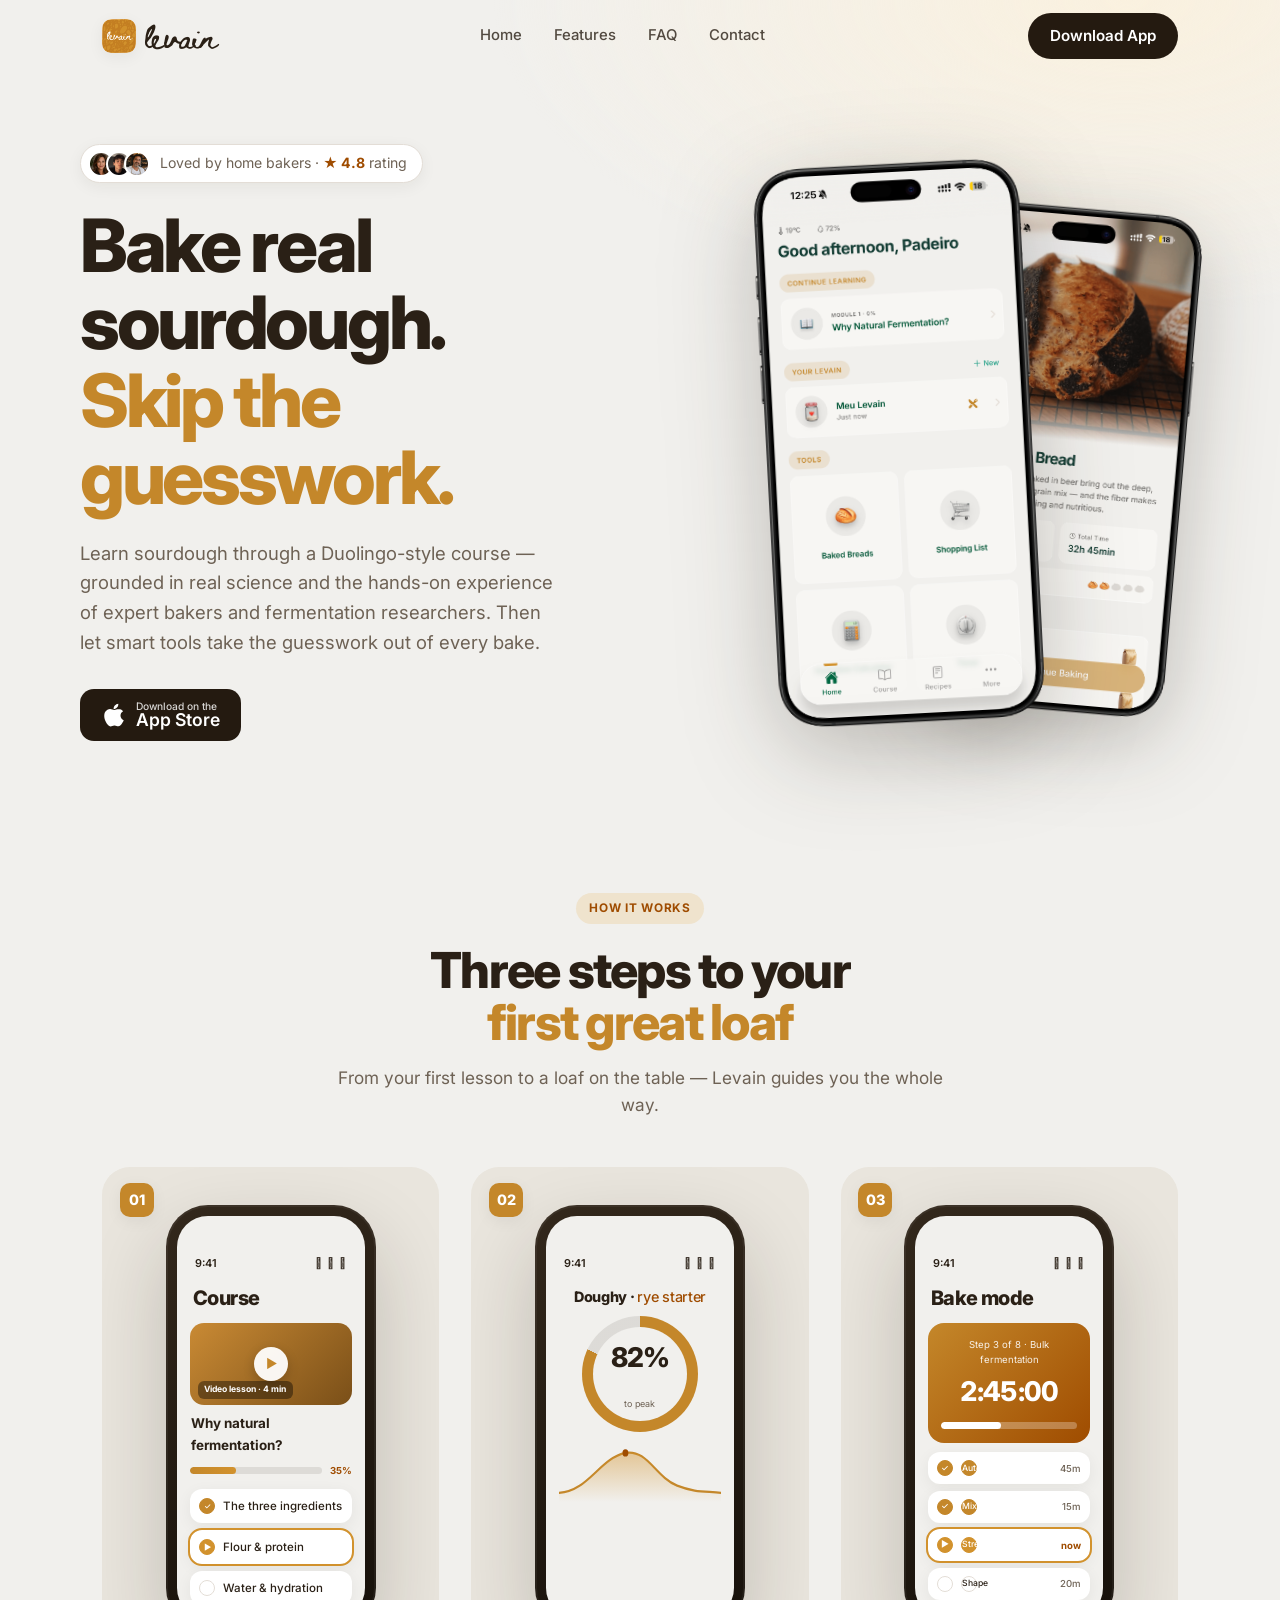
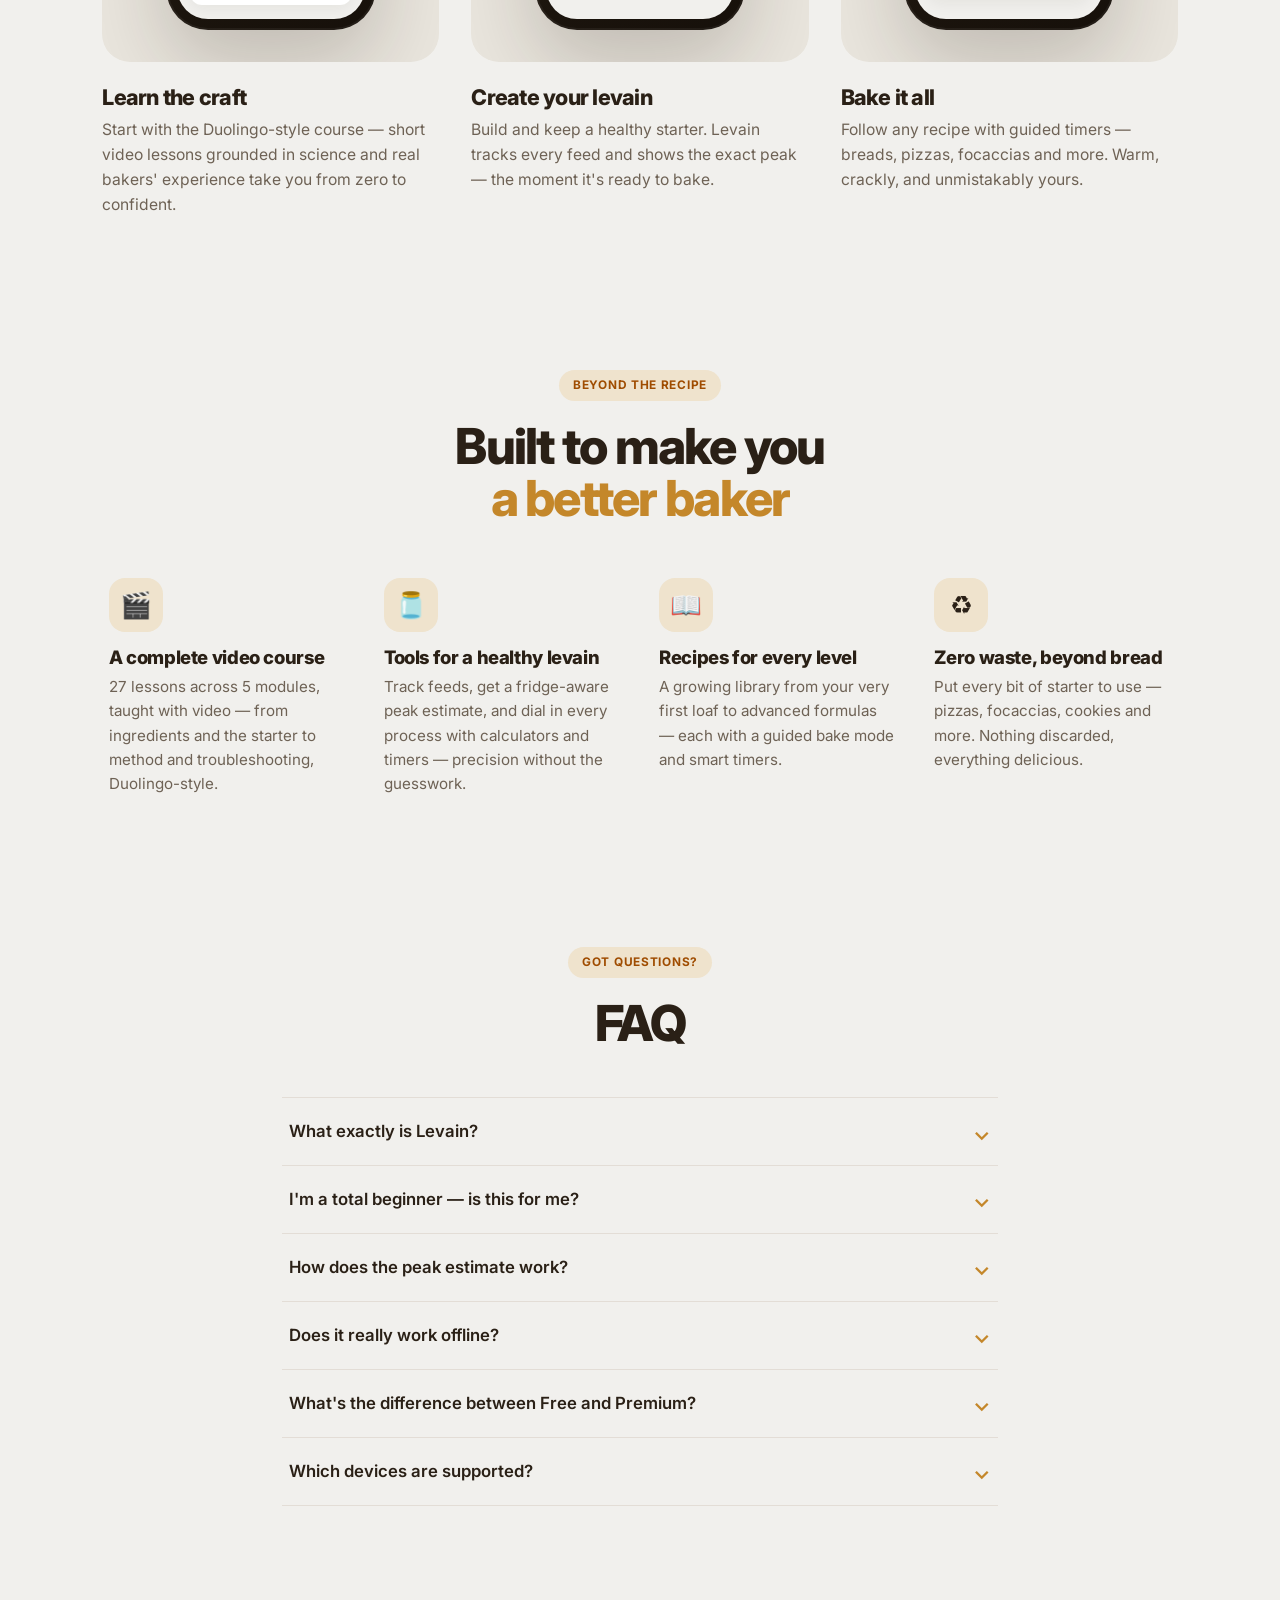
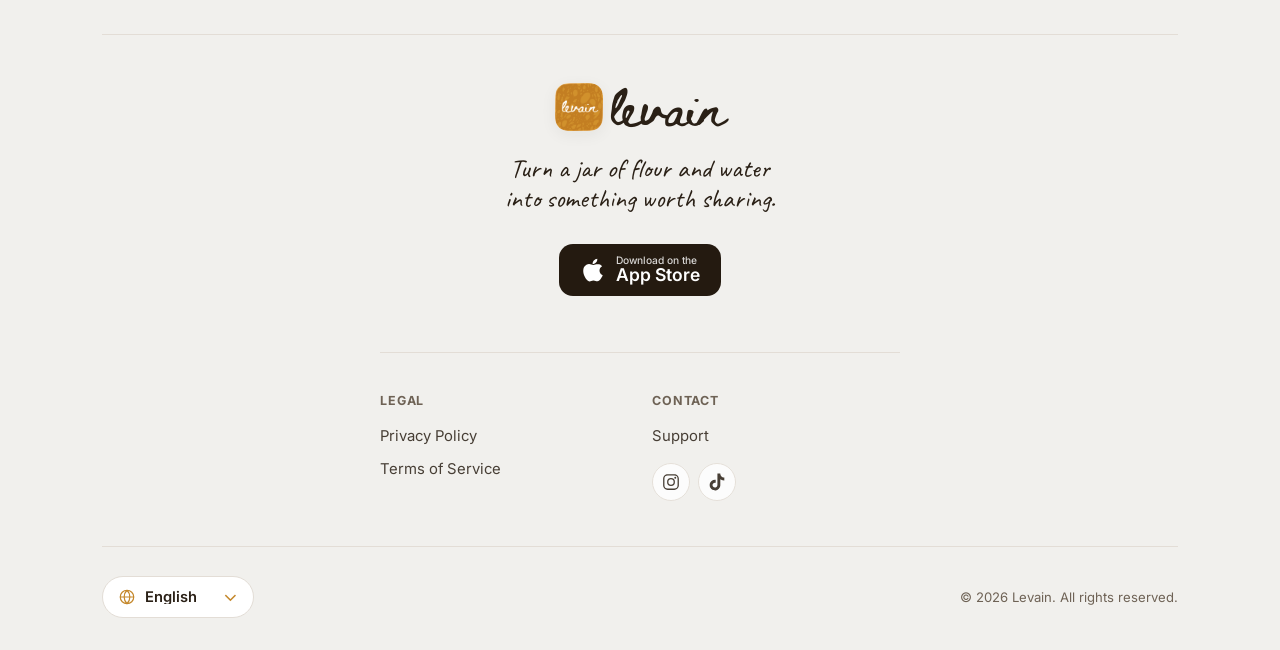
==== index.html @ c47e5a35 "feat(contact): modal contact form (name, email, message) via Web3Forms Posts to Web3Forms so the des" ====
<!DOCTYPE html>
<html lang="en">
<head>
  <meta charset="UTF-8" />
  <meta name="viewport" content="width=device-width, initial-scale=1.0" />
  <title>Levain — Bake Real Sourdough, Skip the Guesswork</title>
  <meta name="description" content="Learn sourdough with a Duolingo-style course grounded in real science and the experience of expert bakers, plus smart tools that take the guesswork out of every bake." />
  <meta name="theme-color" content="#F1F0ED" />

  <meta property="og:title" content="Levain — Bake Real Sourdough, Skip the Guesswork" />
  <meta property="og:description" content="A Duolingo-style sourdough course built on real science and the experience of expert bakers and fermentation researchers — plus smart tools for every bake." />
  <meta property="og:type" content="website" />
  <meta property="og:url" content="https://levain-app.com" />
  <meta property="og:image" content="https://levain-app.com/assets/icon.png" />

  <link rel="icon" href="assets/icon.png" />
  <link rel="apple-touch-icon" href="assets/icon.png" />

  <link rel="preconnect" href="https://fonts.googleapis.com" />
  <link rel="preconnect" href="https://fonts.gstatic.com" crossorigin />
  <link href="https://fonts.googleapis.com/css2?family=Beth+Ellen&family=Caveat:wght@500;600;700&family=Inter:wght@400;500;600;700;800;900&display=swap" rel="stylesheet" />

  <link rel="stylesheet" href="styles.css" />
</head>
<body>

  <!-- ░░ NAVBAR ░░ -->
  <header class="nav" id="nav">
    <div class="nav__inner">
      <a class="brand" href="#top" aria-label="Levain home">
        <img class="brand__mark" src="assets/icon.png" alt="" />
        <span class="brand__word">Levain</span>
      </a>
      <nav class="nav__links" aria-label="Primary">
        <a href="#top" data-i18n="nav.home">Home</a>
        <a href="#features" data-i18n="nav.features">Features</a>
        <a href="#faq" data-i18n="nav.faq">FAQ</a>
        <a href="#" data-contact data-i18n="nav.contact">Contact</a>
      </nav>
      <a class="btn btn--dark" href="#download" data-i18n="nav.download">Download App</a>
    </div>
  </header>

  <main id="top">

    <!-- ░░ HERO ░░ -->
    <section class="hero">
      <div class="hero__inner">
        <div class="hero__copy">
          <div class="rating reveal">
            <div class="rating__avatars"><span></span><span></span><span></span></div>
            <span class="rating__text" data-i18n="hero.rating">Loved by home bakers · <b>★ 4.8</b> rating</span>
          </div>
          <h1 class="reveal" data-delay="1" data-i18n="hero.h1">
            Bake real sourdough.<br /><span class="hl">Skip the guesswork.</span>
          </h1>
          <p class="hero__sub reveal" data-delay="2" data-i18n="hero.sub">
            Learn sourdough through a Duolingo-style course — grounded in real science and the
            hands-on experience of expert bakers and fermentation researchers. Then let smart
            tools take the guesswork out of every bake.
          </p>
          <div class="hero__actions reveal" data-delay="3">
            <a class="badge-store" href="#download" aria-label="Download on the App Store">
              <svg class="store-apple" viewBox="0 0 512 512" width="26" height="26" fill="currentColor" aria-hidden="true"><path d="M349.13 136.86c-40.32 0-57.36 19.24-85.44 19.24-28.79 0-50.75-19.1-85.69-19.1-34.2 0-70.67 20.88-93.83 56.45-32.52 50.16-27 144.63 25.67 225.11 18.84 28.81 44 61.12 77 61.47h.6c28.68 0 37.2-18.78 76.67-19h.6c38.88 0 46.68 18.89 75.24 18.89h.6c33-.35 59.51-36.15 78.35-64.85 13.56-20.64 18.6-31 29-54.35-76.19-28.92-88.43-136.93-13.08-178.34-23-28.8-55.32-45.45-85.79-45.45z"/><path d="M340.25 32c-24 1.63-52 16.91-68.4 36.86-14.88 18.08-27.12 44.9-22.32 70.91h1.92c25.56 0 51.72-15.39 67-35.11 14.72-18.77 25.88-45.37 21.8-72.66z"/></svg>
              <span><small data-i18n="store.small">Download on the</small><b>App Store</b></span>
            </a>
          </div>
        </div>

        <div class="hero__devices reveal" data-delay="2">
          <img class="shot shot--back" data-shot="02" src="assets/screenshots/en/02-light.png" alt="Levain app screen" width="480" height="988" />
          <img class="shot shot--front" data-shot="01" src="assets/screenshots/en/01-light.png" alt="Levain app screen" width="480" height="988" />
        </div>
      </div>
    </section>

    <!-- ░░ HOW IT WORKS ░░ -->
    <section class="how" id="how">
      <div class="section-head reveal">
        <span class="pill-label" data-i18n="how.label">How it works</span>
        <h2 data-i18n="how.h2">Three steps to your<br /><span class="hl">first great loaf</span></h2>
        <p class="section-sub" data-i18n="how.sub">From your first lesson to a loaf on the table — Levain guides you the whole way.</p>
      </div>

      <div class="steps">
        <!-- 01 · Learn -->
        <div class="step reveal">
          <div class="step__card">
            <span class="step__num">01</span>
            <div class="phone phone--card">
              <div class="phone__screen screen-course">
                <div class="status-bar"><span>9:41</span><span class="status-bar__icons">􀙇 􀉪 􀛨</span></div>
                <p class="scr-title" data-i18n="m.course">Course</p>
                <div class="co-video">
                  <span class="co-video__play">▶</span>
                  <span class="co-video__tag" data-i18n="m.videoTag">Video lesson · 4 min</span>
                </div>
                <p class="co-lesson" data-i18n="m.coLesson">Why natural fermentation?</p>
                <div class="co-prog"><div class="bar"><i style="width:35%"></i></div><span>35%</span></div>
                <div class="co-list">
                  <div class="co-item done"><span class="dot">✓</span><span data-i18n="m.co1">The three ingredients</span></div>
                  <div class="co-item now"><span class="dot">▶</span><span data-i18n="m.co2">Flour &amp; protein</span></div>
                  <div class="co-item"><span class="dot"></span><span data-i18n="m.co3">Water &amp; hydration</span></div>
                </div>
              </div>
            </div>
          </div>
          <h3 data-i18n="how.s1t">Learn the craft</h3>
          <p data-i18n="how.s1d">Start with the Duolingo-style course — short video lessons grounded in science and real bakers' experience take you from zero to confident.</p>
        </div>

        <!-- 02 · Create your levain -->
        <div class="step reveal" data-delay="1">
          <div class="step__card">
            <span class="step__num">02</span>
            <div class="phone phone--card">
              <div class="phone__screen screen-track">
                <div class="status-bar"><span>9:41</span><span class="status-bar__icons">􀙇 􀉪 􀛨</span></div>
                <p class="tk-name" data-i18n="m.doughy">Doughy · <span>rye starter</span></p>
                <div class="ring ring--lg" style="--p:82"><div class="ring__hole"><b>82%</b><small data-i18n="m.toPeak">to peak</small></div></div>
                <div class="tk-curve">
                  <svg viewBox="0 0 220 66" preserveAspectRatio="none">
                    <defs><linearGradient id="cg" x1="0" y1="0" x2="0" y2="1"><stop offset="0" stop-color="#D2922D" stop-opacity=".45"/><stop offset="1" stop-color="#D2922D" stop-opacity="0"/></linearGradient></defs>
                    <path d="M0,56 C40,54 55,18 90,12 C120,8 130,38 160,48 C185,56 200,54 220,56" fill="none" stroke="#C4872A" stroke-width="2.5" stroke-linecap="round"/>
                    <path d="M0,56 C40,54 55,18 90,12 C120,8 130,38 160,48 C185,56 200,54 220,56 L220,66 L0,66 Z" fill="url(#cg)"/>
                    <circle cx="90" cy="12" r="4" fill="#9F4C00"/>
                  </svg>
                </div>
              </div>
            </div>
          </div>
          <h3 data-i18n="how.s2t">Create your levain</h3>
          <p data-i18n="how.s2d">Build and keep a healthy starter. Levain tracks every feed and shows the exact peak — the moment it's ready to bake.</p>
        </div>

        <!-- 03 · Bake -->
        <div class="step reveal" data-delay="2">
          <div class="step__card">
            <span class="step__num">03</span>
            <div class="phone phone--card">
              <div class="phone__screen screen-bake">
                <div class="status-bar"><span>9:41</span><span class="status-bar__icons">􀙇 􀉪 􀛨</span></div>
                <p class="scr-title" data-i18n="m.bakeMode">Bake mode</p>
                <div class="bake-now">
                  <p class="bake-now__k" data-i18n="m.bulkStep">Step 3 of 8 · Bulk fermentation</p>
                  <p class="bake-now__timer">2:45:00</p>
                  <div class="bar"><i style="width:44%"></i></div>
                </div>
                <div class="bake-list">
                  <div class="bake-row done"><span>✓</span><span data-i18n="m.autolyse">Autolyse</span><em>45m</em></div>
                  <div class="bake-row done"><span>✓</span><span data-i18n="m.mixSalt">Mix &amp; salt</span><em>15m</em></div>
                  <div class="bake-row on"><span>▶</span><span data-i18n="m.stretchFold">Stretch &amp; fold</span><em data-i18n="m.now">now</em></div>
                  <div class="bake-row"><span></span><span data-i18n="m.shape">Shape</span><em>20m</em></div>
                </div>
              </div>
            </div>
          </div>
          <h3 data-i18n="how.s3t">Bake it all</h3>
          <p data-i18n="how.s3d">Follow any recipe with guided timers — breads, pizzas, focaccias and more. Warm, crackly, and unmistakably yours.</p>
        </div>
      </div>
    </section>

    <!-- ░░ FEATURES (Beyond the recipe) ░░ -->
    <section class="beyond" id="features">
      <div class="section-head reveal">
        <span class="pill-label" data-i18n="beyond.label">Beyond the recipe</span>
        <h2 data-i18n="beyond.h2">Built to make you<br /><span class="hl">a better baker</span></h2>
      </div>
      <div class="beyond__grid">
        <div class="feat reveal">
          <div class="feat__icon">🎬</div>
          <h3 data-i18n="beyond.f1t">A complete video course</h3>
          <p data-i18n="beyond.f1d">27 lessons across 5 modules, taught with video — from ingredients and the starter to method and troubleshooting, Duolingo-style.</p>
        </div>
        <div class="feat reveal" data-delay="1">
          <div class="feat__icon">🫙</div>
          <h3 data-i18n="beyond.f2t">Tools for a healthy levain</h3>
          <p data-i18n="beyond.f2d">Track feeds, get a fridge-aware peak estimate, and dial in every process with calculators and timers — precision without the guesswork.</p>
        </div>
        <div class="feat reveal" data-delay="2">
          <div class="feat__icon">📖</div>
          <h3 data-i18n="beyond.f3t">Recipes for every level</h3>
          <p data-i18n="beyond.f3d">A growing library from your very first loaf to advanced formulas — each with a guided bake mode and smart timers.</p>
        </div>
        <div class="feat reveal" data-delay="3">
          <div class="feat__icon">♻️</div>
          <h3 data-i18n="beyond.f4t">Zero waste, beyond bread</h3>
          <p data-i18n="beyond.f4d">Put every bit of starter to use — pizzas, focaccias, cookies and more. Nothing discarded, everything delicious.</p>
        </div>
      </div>
    </section>

    <!-- ░░ FAQ ░░ -->
    <section class="faq" id="faq">
      <div class="section-head reveal">
        <span class="pill-label" data-i18n="faq.label">Got questions?</span>
        <h2 data-i18n="faq.h2">FAQ</h2>
      </div>
      <div class="faq__list reveal">
        <details class="qa">
          <summary><span data-i18n="faq.q1">What exactly is Levain?</span><span class="chev">⌄</span></summary>
          <div class="qa__body" data-i18n="faq.a1">The all-in-one sourdough companion: a full course, a living starter tracker, a recipe library with guided bake mode, and a toolkit of calculators and timers — all bundled into one warm, offline app.</div>
        </details>
        <details class="qa">
          <summary><span data-i18n="faq.q2">I'm a total beginner — is this for me?</span><span class="chev">⌄</span></summary>
          <div class="qa__body" data-i18n="faq.a2">Absolutely. The course starts from your very first feed and explains the <em>why</em>, not just the steps. Pair it with the beginner recipes and Levain walks you all the way to your first loaf.</div>
        </details>
        <details class="qa">
          <summary><span data-i18n="faq.q3">How does the peak estimate work?</span><span class="chev">⌄</span></summary>
          <div class="qa__body" data-i18n="faq.a3">Levain factors in your feed ratio, ambient temperature and whether the starter is on the counter or in the fridge, then shows a live rise curve with the moment it peaks — the sweet spot to bake.</div>
        </details>
        <details class="qa">
          <summary><span data-i18n="faq.q4">Does it really work offline?</span><span class="chev">⌄</span></summary>
          <div class="qa__body" data-i18n="faq.a4">100%. No account, no cloud, no tracking. Every lesson, recipe and tool is bundled with the app and lives on your device — it works on a plane with zero signal.</div>
        </details>
        <details class="qa">
          <summary><span data-i18n="faq.q5">What's the difference between Free and Premium?</span><span class="chev">⌄</span></summary>
          <div class="qa__body" data-i18n="faq.a5">Free gives you the starter tracker, the first course module, a handful of core recipes and the hydration calculator. Premium unlocks the full 27-lesson course, all 15 recipes with bake mode, the peak calculator, journal and every tool — with a 7-day free trial ($14.99/month or $99.99/year).</div>
        </details>
        <details class="qa">
          <summary><span data-i18n="faq.q6">Which devices are supported?</span><span class="chev">⌄</span></summary>
          <div class="qa__body" data-i18n="faq.a6">iPhone on iOS 16 and later, in English, Português and Español. Levain follows your system light or dark theme automatically.</div>
        </details>
      </div>
    </section>

    <!-- ░░ DOWNLOAD / FOOTER ░░ -->
    <footer class="footer" id="download">
      <div class="footer__cta reveal">
        <a class="brand brand--lg" href="#top"><img class="brand__mark" src="assets/icon.png" alt="" /><span class="brand__word">Levain</span></a>
        <p class="footer__tagline" data-i18n="footer.tagline">Turn a jar of flour and water<br />into something worth sharing.</p>
        <a class="badge-store" href="#" aria-label="Download on the App Store">
          <svg class="store-apple" viewBox="0 0 512 512" width="26" height="26" fill="currentColor" aria-hidden="true"><path d="M349.13 136.86c-40.32 0-57.36 19.24-85.44 19.24-28.79 0-50.75-19.1-85.69-19.1-34.2 0-70.67 20.88-93.83 56.45-32.52 50.16-27 144.63 25.67 225.11 18.84 28.81 44 61.12 77 61.47h.6c28.68 0 37.2-18.78 76.67-19h.6c38.88 0 46.68 18.89 75.24 18.89h.6c33-.35 59.51-36.15 78.35-64.85 13.56-20.64 18.6-31 29-54.35-76.19-28.92-88.43-136.93-13.08-178.34-23-28.8-55.32-45.45-85.79-45.45z"/><path d="M340.25 32c-24 1.63-52 16.91-68.4 36.86-14.88 18.08-27.12 44.9-22.32 70.91h1.92c25.56 0 51.72-15.39 67-35.11 14.72-18.77 25.88-45.37 21.8-72.66z"/></svg>
          <span><small data-i18n="store.small">Download on the</small><b>App Store</b></span>
        </a>
      </div>
      <div class="footer__cols" id="contact">
        <div><h4 data-i18n="footer.legal">Legal</h4>
          <a data-doc="privacy-policy" href="https://oviniciusramosp.github.io/bread-legal/legal/privacy-policy-en.html" data-i18n="footer.privacy">Privacy Policy</a>
          <a data-doc="terms-of-service" href="https://oviniciusramosp.github.io/bread-legal/legal/terms-of-service-en.html" data-i18n="footer.terms">Terms of Service</a>
        </div>
        <div><h4 data-i18n="footer.contact">Contact</h4>
          <a href="#" data-contact data-i18n="footer.support">Support</a>
          <div class="socials">
            <a href="https://www.instagram.com/levain.app" target="_blank" rel="noopener noreferrer" aria-label="Instagram">
              <svg viewBox="0 0 512 512" aria-hidden="true"><path d="M349.33 69.33a93.62 93.62 0 0193.34 93.34v186.66a93.62 93.62 0 01-93.34 93.34H162.67a93.62 93.62 0 01-93.34-93.34V162.67a93.62 93.62 0 0193.34-93.34h186.66m0-37.33H162.67C90.8 32 32 90.8 32 162.67v186.66C32 421.2 90.8 480 162.67 480h186.66C421.2 480 480 421.2 480 349.33V162.67C480 90.8 421.2 32 349.33 32z"/><path d="M377.33 162.67a28 28 0 1128-28 27.94 27.94 0 01-28 28zM256 181.33A74.67 74.67 0 11181.33 256 74.75 74.75 0 01256 181.33m0-37.33a112 112 0 10112 112 112 112 0 00-112-112z"/></svg>
            </a>
            <a href="https://www.tiktok.com/@levain.app" target="_blank" rel="noopener noreferrer" aria-label="TikTok">
              <svg viewBox="0 0 512 512" aria-hidden="true"><path d="M412.19 118.66a109.27 109.27 0 01-9.45-5.5 132.87 132.87 0 01-24.27-20.62c-18.1-20.71-24.86-41.72-27.35-56.43h.1C349.14 23.9 350 16 350.13 16h-82.44v318.78c0 4.28 0 8.51-.18 12.69 0 .52-.05 1-.08 1.56 0 .23 0 .47-.5.71v.18a70 70 0 01-35.22 55.56 68.8 68.8 0 01-34.11 9c-38.41 0-69.54-31.32-69.54-70s31.13-70 69.54-70a68.9 68.9 0 0121.41 3.39l.1-83.94a153.14 153.14 0 00-118 34.52 161.79 161.79 0 00-35.3 43.53c-3.48 6-16.61 30.11-18.2 69.24-1 22.21 5.67 45.22 8.85 54.73v.2c2 5.6 9.75 24.71 22.38 40.82A167.53 167.53 0 00115 470.66v-.2l.2.2c39.91 27.12 84.16 25.34 84.16 25.34 7.66-.31 33.32 0 62.46-13.81 32.32-15.31 50.72-38.12 50.72-38.12a158.46 158.46 0 0027.64-45.93c7.46-19.61 9.95-43.13 9.95-52.53V176.49c1 .6 14.32 9.41 14.32 9.41s19.19 12.3 49.13 20.31c21.48 5.7 50.42 6.9 50.42 6.9v-81.84c-10.14 1.1-30.73-2.1-51.81-12.61z"/></svg>
            </a>
          </div>
        </div>
      </div>
      <div class="footer__bar">
        <div class="lang-select">
          <svg class="lang-select__globe" viewBox="0 0 24 24" width="18" height="18" aria-hidden="true"><path fill="none" stroke="currentColor" stroke-width="1.6" d="M12 3a9 9 0 100 18 9 9 0 000-18zM3 12h18M12 3c2.5 2.4 3.8 5.6 3.8 9S14.5 18.6 12 21C9.5 18.6 8.2 15.4 8.2 12S9.5 5.4 12 3z"/></svg>
          <select id="langSelect" aria-label="Language / Idioma / Idioma">
            <option value="pt-BR">Português</option>
            <option value="en">English</option>
            <option value="es">Español</option>
          </select>
          <span class="lang-select__chev" aria-hidden="true">⌄</span>
        </div>
        <span data-i18n="footer.copyright">© 2026 Levain. All rights reserved.</span>
      </div>
    </footer>
  </main>

  <!-- ░░ CONTACT MODAL ░░ -->
  <div class="modal" id="contactModal" role="dialog" aria-modal="true" aria-labelledby="contactTitle" hidden>
    <div class="modal__backdrop" data-close></div>
    <div class="modal__panel">
      <button class="modal__x" type="button" data-close aria-label="Close">✕</button>
      <h3 id="contactTitle" data-i18n="contact.title">Get in touch</h3>
      <p class="modal__sub" data-i18n="contact.sub">Questions, bugs or ideas? Send a message and we'll get back to you by email.</p>

      <form id="contactForm" novalidate>
        <label class="field">
          <span data-i18n="contact.name">Name</span>
          <input type="text" name="name" autocomplete="name" required />
        </label>
        <label class="field">
          <span data-i18n="contact.email">Email</span>
          <input type="email" name="email" autocomplete="email" required />
        </label>
        <label class="field">
          <span data-i18n="contact.message">Message</span>
          <textarea name="message" rows="4" required></textarea>
        </label>
        <!-- honeypot: hidden from humans, bots fill it in -->
        <input type="checkbox" name="botcheck" class="hp" tabindex="-1" autocomplete="off" />
        <button class="btn btn--dark modal__submit" type="submit" data-i18n="contact.send">Send message</button>
        <p class="modal__status" id="contactStatus" role="status" aria-live="polite"></p>
      </form>
    </div>
  </div>

  <script src="i18n.js"></script>
  <script src="main.js"></script>
</body>
</html>
---- styles.css ----
/* ══════════════════════════════════════════════
   LEVAIN — landing page (erly.co structure)
   Palette: beige #F1F0ED · mustard #D2922D / #C4872A · warm brown ink
   Fonts: Inter (all) · Caveat (accent) — matches the app
   ══════════════════════════════════════════════ */

:root {
  --bg: #F1F0ED;        /* beige */
  --bg-2: #F7F6F3;
  --card: #FFFFFF;
  --card-soft: #E9E5DD; /* mockup card bg */
  --ink: #2A2016;       /* warm near-black brown (headings/text) */
  --ink-soft: #6E6255;  /* muted body */
  --mustard: #D2922D;
  --mustard-deep: #C4872A;  /* app buttonPrimary */
  --mustard-dark: #9F4C00;  /* deep accent text */
  --amber-bg: #EFE3CD;
  --line: #E3DDD6;
  --dark: #241A10;      /* espresso — App Store badge / dark text */

  --maxw: 1120px;
  --radius: 20px;
  --radius-lg: 28px;
  --shadow-sm: 0 4px 16px rgba(42, 32, 22, .06);
  --shadow-md: 0 18px 44px rgba(42, 32, 22, .12);
  --shadow-lg: 0 34px 80px rgba(36, 26, 16, .20);
  --ease: cubic-bezier(.22, 1, .36, 1);

  --font: 'Inter', system-ui, -apple-system, sans-serif;
  --font-hand: 'Caveat', cursive;
  --font-brand: 'Beth Ellen', cursive; /* app wordmark */
}

* { box-sizing: border-box; margin: 0; padding: 0; }
html { scroll-behavior: smooth; scroll-padding-top: 88px; }
body {
  font-family: var(--font); color: var(--ink); background: var(--bg);
  line-height: 1.6; -webkit-font-smoothing: antialiased; overflow-x: hidden;
}
img { max-width: 100%; display: block; }
a { color: inherit; text-decoration: none; }

h1, h2, h3 { font-weight: 800; line-height: 1.05; letter-spacing: -.035em; }
.hl { color: var(--mustard-deep); }

/* ───── Buttons / badges ───── */
.btn {
  display: inline-flex; align-items: center; gap: .5rem; font-weight: 600; font-size: .95rem;
  border-radius: 999px; padding: .7rem 1.35rem; cursor: pointer;
  transition: transform .3s var(--ease), box-shadow .3s var(--ease), background .25s;
}
.btn--dark { background: var(--dark); color: #fff; }
.btn--dark:hover { background: #000; transform: translateY(-2px); box-shadow: var(--shadow-sm); }

.badge-store {
  display: inline-flex; align-items: center; gap: .6rem; background: var(--dark); color: #fff;
  padding: .7rem 1.3rem; border-radius: 14px; transition: transform .3s var(--ease), box-shadow .3s var(--ease);
}
.badge-store:hover { transform: translateY(-2px); box-shadow: var(--shadow-md); }
.badge-store span { display: flex; flex-direction: column; line-height: 1.06; text-align: left; }
.badge-store small { font-size: .64rem; opacity: .82; font-weight: 500; }
.badge-store b { font-size: 1.1rem; font-weight: 600; }

/* ───── Reveal ───── */
.reveal { opacity: 0; transform: translateY(26px); transition: opacity .7s var(--ease), transform .7s var(--ease); }
.reveal[data-delay="1"] { transition-delay: .08s; }
.reveal[data-delay="2"] { transition-delay: .16s; }
.reveal[data-delay="3"] { transition-delay: .24s; }
.reveal.in { opacity: 1; transform: none; }
@media (prefers-reduced-motion: reduce) {
  .reveal { opacity: 1; transform: none; transition: none; }
  .shot--front, .shot--back { animation: none !important; }
}

/* ───── Shared section head ───── */
.section-head { text-align: center; max-width: 640px; margin: 0 auto 3rem; }
.pill-label {
  display: inline-block; font-weight: 700; font-size: .74rem; letter-spacing: .06em; text-transform: uppercase;
  color: var(--mustard-dark); background: var(--amber-bg); padding: .38rem .85rem; border-radius: 999px; margin-bottom: 1.2rem;
}
.section-head h2 { font-size: clamp(2rem, 4.6vw, 3.1rem); }
.section-sub { color: var(--ink-soft); font-size: 1.08rem; margin-top: 1rem; }

/* ══════════════ NAVBAR ══════════════ */
.nav { position: fixed; inset: 0 0 auto 0; z-index: 100; transition: background .4s var(--ease), box-shadow .4s, backdrop-filter .4s; }
.nav.scrolled { background: rgba(241,240,237,.8); backdrop-filter: saturate(180%) blur(16px); -webkit-backdrop-filter: saturate(180%) blur(16px); box-shadow: 0 1px 0 rgba(42,32,22,.07); }
.nav__inner { max-width: var(--maxw); margin: 0 auto; padding: .8rem 1.4rem; display: flex; align-items: center; justify-content: space-between; gap: 1rem; }
.brand { display: inline-flex; align-items: center; gap: .55rem; }
.brand__mark { width: 34px; height: 34px; border-radius: 9px; box-shadow: var(--shadow-sm); }
/* The wordmark is set all-lowercase, like the app icon. */
.brand__word { font-family: var(--font-brand); font-size: 1.5rem; font-weight: 400; letter-spacing: -.03em; text-transform: lowercase; color: var(--ink); line-height: 1; }
.nav__links { display: flex; gap: 2rem; }
.nav__links a { font-weight: 500; font-size: .93rem; color: var(--ink); opacity: .8; transition: opacity .2s, color .2s; }
.nav__links a:hover { opacity: 1; color: var(--mustard-deep); }

/* ══════════════ HERO ══════════════ */
.hero {
  padding: 9rem 1.4rem 4.5rem;
  background:
    radial-gradient(90% 70% at 88% 0%, #FAF1DF 0%, rgba(250,241,223,0) 55%),
    var(--bg);
}
.hero__inner { max-width: var(--maxw); margin: 0 auto; display: grid; grid-template-columns: 1.02fr .98fr; gap: 2rem; align-items: center; }
.rating {
  display: inline-flex; align-items: center; gap: .6rem; margin-bottom: 1.5rem;
  background: var(--card); border: 1px solid var(--line); border-radius: 999px;
  padding: .35rem .95rem .35rem .45rem; box-shadow: var(--shadow-sm);
}
.rating__avatars { display: flex; }
.rating__avatars span {
  width: 26px; height: 26px; border-radius: 50%; margin-left: -8px;
  border: 2px solid var(--card); background-color: var(--mustard);
  background-size: cover; background-position: center; background-repeat: no-repeat;
}
.rating__avatars span:first-child { margin-left: 0; }
/* Real photos when present in assets/avatars/, colored circle fallback otherwise. */
.rating__avatars span:nth-child(1){ background-color:#E7C088; background-image: url('assets/avatars/avatar-1.png'); }
.rating__avatars span:nth-child(2){ background-color:#D6A24A; background-image: url('assets/avatars/avatar-2.png'); }
.rating__avatars span:nth-child(3){ background-color:#C4872A; background-image: url('assets/avatars/avatar-3.png'); }
.rating__text { font-size: .88rem; color: var(--ink-soft); white-space: nowrap; }
.rating__text b { color: var(--mustard-dark); }
.hero h1 { font-size: clamp(2.7rem, 6.4vw, 4.6rem); letter-spacing: -.045em; }
.hero__sub { font-size: 1.16rem; color: var(--ink-soft); max-width: 30rem; margin: 1.4rem 0 2rem; }

/* hero devices — two overlapping pre-framed screenshots (transparent PNG) */
.hero__devices { position: relative; display: flex; justify-content: center; align-items: center; min-height: 560px; }
.hero__devices .shot { width: 272px; height: auto; display: block; filter: drop-shadow(0 26px 46px rgba(36,26,16,.26)); }
.shot--back { position: absolute; right: 0; top: 3%; transform: rotate(5deg) scale(.9); z-index: 1; animation: floatB 7s ease-in-out infinite; }
.shot--front { position: relative; left: -34px; z-index: 2; transform: rotate(-3deg); animation: floatA 6s ease-in-out infinite; }
@keyframes floatA { 0%,100% { transform: rotate(-3deg) translateY(0); } 50% { transform: rotate(-3deg) translateY(-14px); } }
@keyframes floatB { 0%,100% { transform: rotate(5deg) scale(.9) translateY(0); } 50% { transform: rotate(5deg) scale(.9) translateY(-18px); } }

/* ══════════════ PHONE MOCKUP ══════════════ */
.phone { width: 280px; border-radius: 42px; padding: 11px; background: linear-gradient(160deg, #33281c, #16100a); box-shadow: var(--shadow-lg), inset 0 0 0 2px rgba(255,255,255,.05); }
.phone--card { width: 100%; max-width: 210px; margin: 0 auto; }
.phone__notch { position: absolute; top: 17px; left: 50%; transform: translateX(-50%); width: 112px; height: 24px; background: #16100a; border-radius: 0 0 14px 14px; z-index: 5; }
.phone__screen { position: relative; border-radius: 31px; overflow: hidden; aspect-ratio: 9 / 19.3; background: var(--bg); padding: 2.4rem .8rem .9rem; display: flex; flex-direction: column; }
.status-bar { display: flex; justify-content: space-between; font-size: .68rem; font-weight: 600; color: var(--ink); padding: 0 .3rem .5rem; }
.status-bar__icons { letter-spacing: 1px; }
.scr-title { font-size: 1.25rem; font-weight: 800; letter-spacing: -.03em; margin: .1rem .2rem .6rem; }

/* tags / bars / ring (mustard) */
.tag { display: inline-block; font-size: .6rem; font-weight: 700; padding: .18rem .5rem; border-radius: 999px; text-transform: uppercase; letter-spacing: .04em; background: var(--amber-bg); color: var(--mustard-dark); }
.tag--ready { background: rgba(210,146,45,.18); color: var(--mustard-dark); }
.bar { height: 7px; border-radius: 999px; background: rgba(42,32,22,.1); overflow: hidden; }
.bar i { display: block; height: 100%; border-radius: 999px; background: linear-gradient(90deg, var(--mustard-deep), var(--mustard)); }
.bar--onmustard { background: rgba(255,255,255,.28); }
.bar--onmustard i { background: #fff; }

.ring { --p: 80; width: 72px; height: 72px; border-radius: 50%; flex: none; background: conic-gradient(var(--mustard-deep) calc(var(--p)*1%), rgba(42,32,22,.1) 0); display: grid; place-items: center; }
.ring--lg { width: 116px; height: 116px; margin: .5rem auto .3rem; }
.ring__hole { width: 58px; height: 58px; border-radius: 50%; background: var(--bg); display: grid; place-items: center; flex-direction: column; }
.ring--lg .ring__hole { width: 94px; height: 94px; }
.ring__hole b { font-size: 1.15rem; font-weight: 800; color: var(--ink); letter-spacing: -.03em; }
.ring--lg .ring__hole b { font-size: 1.7rem; }
.ring__hole small { font-size: .56rem; color: var(--ink-soft); margin-top: -2px; }

/* screen: HOME */
.sh-greet { display: flex; align-items: center; justify-content: space-between; margin: .1rem .2rem .8rem; }
.sh-hello { font-size: 1.02rem; font-weight: 800; letter-spacing: -.03em; }
.sh-tag { font-family: var(--font-hand); font-size: 1.1rem; color: var(--mustard-dark); line-height: 1; }
.sh-avatar { width: 32px; height: 32px; border-radius: 50%; background: linear-gradient(135deg, var(--mustard), var(--mustard-dark)); }
.sh-card { background: var(--card); border-radius: 18px; padding: .75rem; display: flex; gap: .7rem; align-items: center; box-shadow: var(--shadow-sm); margin-bottom: .6rem; }
.sh-card__title { font-weight: 700; font-size: .82rem; margin: .25rem 0 .08rem; }
.sh-card__meta { font-size: .66rem; color: var(--ink-soft); }
.sh-actions { display: flex; gap: .4rem; margin-bottom: .6rem; }
.sh-act { flex: 1; background: var(--card); border-radius: 13px; padding: .5rem .3rem; text-align: center; font-size: .64rem; font-weight: 600; box-shadow: var(--shadow-sm); }
.sh-act span { display: block; font-size: 1rem; margin-bottom: .08rem; }
.sh-act--fill { background: var(--mustard-deep); color: #fff; }
.sh-lesson { background: linear-gradient(135deg, var(--mustard-deep), var(--mustard-dark)); border-radius: 16px; padding: .8rem; color: #fff; }
.sh-lesson__row { display: flex; justify-content: space-between; font-size: .64rem; opacity: .9; margin-bottom: .22rem; }
.sh-lesson__title { font-weight: 700; font-size: .8rem; margin-bottom: .5rem; }

/* screen: COURSE (step 1) */
.co-video { position: relative; height: 96px; border-radius: 14px; background: linear-gradient(135deg, #C98A34, #7a4f18); display: grid; place-items: center; margin-bottom: .5rem; overflow: hidden; }
.co-video__play { width: 34px; height: 34px; border-radius: 50%; background: rgba(255,255,255,.94); color: var(--mustard-deep); display: grid; place-items: center; font-size: .78rem; padding-left: 2px; box-shadow: 0 4px 12px rgba(0,0,0,.2); }
.co-video__tag { position: absolute; bottom: .4rem; left: .5rem; font-size: .54rem; font-weight: 700; color: #fff; background: rgba(0,0,0,.4); padding: .12rem .4rem; border-radius: 6px; }
.co-lesson { font-weight: 700; font-size: .84rem; margin: 0 .1rem .4rem; }
.co-prog { display: flex; align-items: center; gap: .5rem; margin-bottom: .7rem; }
.co-prog .bar { flex: 1; }
.co-prog span { font-size: .6rem; font-weight: 700; color: var(--mustard-dark); }
.co-list { display: flex; flex-direction: column; gap: .4rem; }
.co-item { display: flex; align-items: center; gap: .5rem; background: var(--card); border-radius: 12px; padding: .5rem .6rem; font-size: .72rem; font-weight: 500; box-shadow: var(--shadow-sm); }
.co-item .dot { width: 16px; height: 16px; border-radius: 50%; border: 1.5px solid var(--line); display: grid; place-items: center; font-size: .5rem; flex: none; }
.co-item.done .dot { background: var(--mustard-deep); border-color: var(--mustard-deep); color: #fff; }
.co-item.now { outline: 2px solid var(--mustard); }
.co-item.now .dot { background: var(--mustard); border-color: var(--mustard); color: #fff; }

/* screen: TRACK (step 1) */
.tk-name { text-align: center; font-weight: 800; font-size: .9rem; letter-spacing: -.02em; margin: .3rem 0 0; }
.tk-name span { color: var(--mustard-dark); font-weight: 500; }
.tk-curve { margin-top: .3rem; }
.tk-curve svg { width: 100%; height: 60px; }

/* screen: BAKE (step 2) */
.bake-now { background: linear-gradient(135deg, var(--mustard-deep), var(--mustard-dark)); border-radius: 16px; padding: .85rem; color: #fff; text-align: center; margin-bottom: .6rem; }
.bake-now__k { font-size: .6rem; opacity: .9; }
.bake-now__timer { font-size: 1.7rem; font-weight: 800; letter-spacing: -.03em; margin: .15rem 0 .55rem; font-variant-numeric: tabular-nums; }
.bake-now .bar { background: rgba(255,255,255,.28); }
.bake-now .bar i { background: #fff; }
.bake-list { display: flex; flex-direction: column; gap: .4rem; }
.bake-row { display: flex; align-items: center; gap: .5rem; background: var(--card); border-radius: 12px; padding: .5rem .6rem; font-size: .72rem; font-weight: 500; box-shadow: var(--shadow-sm); }
.bake-row span { width: 16px; height: 16px; border-radius: 50%; border: 1.5px solid var(--line); display: grid; place-items: center; font-size: .54rem; flex: none; }
.bake-row em { margin-left: auto; font-style: normal; font-size: .6rem; color: var(--ink-soft); }
.bake-row.done span { background: var(--mustard-deep); border-color: var(--mustard-deep); color: #fff; }
.bake-row.on { outline: 2px solid var(--mustard); }
.bake-row.on span { background: var(--mustard); border-color: var(--mustard); color: #fff; }
.bake-row.on em { color: var(--mustard-dark); font-weight: 700; }

/* screen: JOURNAL (step 3) */
.jr-done { text-align: center; margin: .3rem 0 .7rem; }
.jr-done span { font-size: 1.7rem; }
.jr-done p { font-weight: 800; font-size: .95rem; letter-spacing: -.02em; margin-top: .1rem; }
.jr-done small { font-size: .64rem; color: var(--ink-soft); }
.jr-photo { height: 90px; border-radius: 14px; background: linear-gradient(135deg, #C98A34, #7a4f18); margin-bottom: .55rem; }
.jr-rate { background: var(--card); border-radius: 13px; padding: .55rem .7rem; box-shadow: var(--shadow-sm); margin-bottom: .55rem; }
.jr-rate__row { display: flex; justify-content: space-between; font-size: .72rem; padding: .12rem 0; }
.jr-rate__row b { color: var(--mustard); letter-spacing: 1px; }
.jr-streak { background: var(--amber-bg); border-radius: 13px; padding: .55rem .7rem; font-size: .72rem; color: var(--mustard-dark); display: flex; align-items: center; gap: .35rem; }
.jr-streak em { margin-left: auto; font-style: normal; font-size: .62rem; opacity: .8; }

/* screen: RECIPES (hero back phone) */
.rc-chips { display: flex; gap: .35rem; margin-bottom: .6rem; }
.rc-chip { font-size: .62rem; font-weight: 600; padding: .3rem .6rem; border-radius: 999px; background: var(--card); color: var(--ink-soft); box-shadow: var(--shadow-sm); }
.rc-chip--on { background: var(--mustard-deep); color: #fff; }
.rc-img { border-radius: 13px; }
.rc-img-1 { height: 92px; background: linear-gradient(135deg, #C98A34, #8a5a1c); }
.rc-img-2 { height: 60px; background: linear-gradient(135deg, #8a6b3a, #5c421f); }
.rc-img-3 { height: 60px; background: linear-gradient(135deg, #d8b25f, #b07e2a); }
.rc-card { background: var(--card); border-radius: 16px; padding: .45rem; box-shadow: var(--shadow-sm); margin-bottom: .55rem; }
.rc-meta { padding: .45rem .3rem .15rem; }
.rc-meta p { font-weight: 700; font-size: .82rem; margin: .3rem 0 .12rem; }
.rc-meta small { font-size: .62rem; color: var(--ink-soft); }
.rc-grid { display: grid; grid-template-columns: 1fr 1fr; gap: .45rem; }
.rc-mini { background: var(--card); border-radius: 13px; padding: .35rem; box-shadow: var(--shadow-sm); }
.rc-mini p { font-size: .66rem; font-weight: 600; margin: .3rem .15rem .1rem; }

/* ══════════════ HOW IT WORKS ══════════════ */
.how { padding: 5rem 1.4rem; max-width: var(--maxw); margin: 0 auto; }
.steps { display: grid; grid-template-columns: repeat(3, 1fr); gap: 2rem; }
.step__card { position: relative; background: var(--card-soft); border-radius: var(--radius-lg); padding: 2.4rem 1.6rem 2rem; margin-bottom: 1.5rem; overflow: hidden; }
.step__num { position: absolute; top: 1rem; left: 1.1rem; z-index: 6; width: 34px; height: 34px; border-radius: 10px; background: var(--mustard-deep); color: #fff; font-weight: 800; font-size: .9rem; display: grid; place-items: center; box-shadow: var(--shadow-sm); }
.step h3 { font-size: 1.35rem; margin-bottom: .5rem; }
.step > p { color: var(--ink-soft); font-size: .98rem; }

/* ══════════════ BEYOND (features) ══════════════ */
.beyond { padding: 4.5rem 1.4rem 5rem; max-width: var(--maxw); margin: 0 auto; }
.beyond__grid { display: grid; grid-template-columns: repeat(4, 1fr); gap: 1.6rem; }
.feat { padding: .4rem; }
.feat__icon { width: 54px; height: 54px; border-radius: 16px; background: var(--amber-bg); display: grid; place-items: center; font-size: 1.6rem; margin-bottom: 1rem; }
.feat h3 { font-size: 1.16rem; margin-bottom: .45rem; letter-spacing: -.02em; }
.feat p { color: var(--ink-soft); font-size: .95rem; }

/* ══════════════ FAQ ══════════════ */
.faq { padding: 4rem 1.4rem 5rem; max-width: 760px; margin: 0 auto; }
.faq__list { border-top: 1px solid var(--line); }
.qa { border-bottom: 1px solid var(--line); }
.qa summary { list-style: none; cursor: pointer; display: flex; align-items: center; justify-content: space-between; gap: 1rem; padding: 1.25rem .4rem; font-weight: 600; font-size: 1.05rem; color: var(--ink); }
.qa summary::-webkit-details-marker { display: none; }
.qa .chev { color: var(--mustard-deep); font-size: 1.4rem; line-height: 1; transition: transform .3s var(--ease); flex: none; }
.qa[open] .chev { transform: rotate(180deg); }
.qa__body { padding: 0 .4rem 1.3rem; color: var(--ink-soft); font-size: .98rem; max-width: 62ch; }
.qa__body em { color: var(--mustard-dark); font-style: italic; }

/* ══════════════ FOOTER / DOWNLOAD ══════════════ */
.footer { max-width: var(--maxw); margin: 0 auto; padding: 3rem 1.4rem 2rem; }
.footer__cta { text-align: center; padding: 3rem 1rem 3.5rem; border-top: 1px solid var(--line); }
.brand--lg .brand__mark { width: 48px; height: 48px; border-radius: 13px; }
.brand--lg .brand__word { font-size: 2.4rem; }
.footer__tagline { font-family: var(--font-hand); font-size: 1.65rem; color: var(--ink); line-height: 1.15; margin: 1rem 0 1.8rem; }
.footer__cols { display: grid; grid-template-columns: 1fr 1fr; gap: 1.5rem; max-width: 520px; margin: 0 auto; padding: 2.4rem 0; border-top: 1px solid var(--line); }
.footer__cols h4 { font-size: .78rem; text-transform: uppercase; letter-spacing: .07em; color: var(--ink-soft); margin-bottom: .9rem; font-weight: 700; }
.footer__cols a { display: block; font-size: .93rem; margin-bottom: .55rem; color: var(--ink); opacity: .85; transition: color .2s, opacity .2s; }
.footer__cols a:hover { color: var(--mustard-deep); opacity: 1; }
.socials { display: flex; gap: .5rem; margin-top: .9rem; }
.socials a {
  display: grid; place-items: center; width: 38px; height: 38px; margin: 0;
  border-radius: 50%; border: 1px solid var(--line); background: var(--card); color: var(--ink);
  transition: border-color .2s, color .2s, transform .2s;
}
.socials a:hover { border-color: var(--mustard-deep); color: var(--mustard-deep); transform: translateY(-2px); }
.socials svg { width: 18px; height: 18px; fill: currentColor; }
.footer__bar {
  display: flex; align-items: center; justify-content: space-between; gap: 1rem;
  padding-top: 1.8rem; margin-top: .4rem; border-top: 1px solid var(--line);
  font-size: .82rem; color: var(--ink-soft);
}

/* ══════════════ LANGUAGE BANNER (Apple-style) ══════════════ */
.lang-banner {
  position: fixed; top: 0; left: 0; right: 0; z-index: 200;
  display: flex; align-items: center; justify-content: center; gap: 1rem; flex-wrap: wrap;
  background: var(--dark); color: #fff; padding: .6rem 1rem; font-size: .9rem;
  box-shadow: 0 2px 14px rgba(0,0,0,.18);
  transform: translateY(-100%); transition: transform .5s var(--ease);
}
.lang-banner.show { transform: none; }
.lang-banner__msg { opacity: .95; }
.lang-banner__go {
  background: var(--mustard); color: #241a10; border: 0; cursor: pointer;
  font-weight: 700; font-size: .85rem; padding: .4rem .9rem; border-radius: 999px;
  transition: background .2s, transform .2s;
}
.lang-banner__go:hover { background: #E0A23C; transform: translateY(-1px); }
.lang-banner__x {
  background: transparent; border: 0; color: #fff; opacity: .7; cursor: pointer;
  font-size: .9rem; padding: .3rem .4rem; line-height: 1; transition: opacity .2s;
}
.lang-banner__x:hover { opacity: 1; }
html.banner-open .nav { top: 44px; }

/* ══════════════ FOOTER LANGUAGE DROPDOWN ══════════════ */
.lang-select {
  position: relative; display: inline-flex; align-items: center;
  background: var(--card); border: 1px solid var(--line); border-radius: 999px;
  padding: 0 2.2rem 0 .9rem; height: 42px;
  transition: border-color .2s, box-shadow .2s;
}
.lang-select:hover { border-color: var(--mustard-deep); }
.lang-select:focus-within { border-color: var(--mustard-deep); box-shadow: 0 0 0 3px rgba(210,146,45,.18); }
.lang-select__globe { color: var(--mustard-deep); flex: none; margin-right: .55rem; }
.lang-select select {
  appearance: none; -webkit-appearance: none; -moz-appearance: none;
  background: transparent; border: 0; outline: none; cursor: pointer;
  font-family: var(--font); font-size: .92rem; font-weight: 600; color: var(--ink);
  padding: .5rem 0; line-height: 1;
}
.lang-select__chev {
  position: absolute; right: .9rem; top: 50%; transform: translateY(-58%);
  color: var(--mustard-deep); font-size: 1.2rem; pointer-events: none;
}

/* ══════════════ CONTACT MODAL ══════════════ */
.modal { position: fixed; inset: 0; z-index: 300; display: grid; place-items: center; padding: 1.2rem; }
.modal[hidden] { display: none; }
.modal__backdrop {
  position: absolute; inset: 0; background: rgba(36, 26, 16, .45);
  backdrop-filter: blur(6px); -webkit-backdrop-filter: blur(6px);
  animation: fadeIn .25s var(--ease);
}
.modal__panel {
  position: relative; width: 100%; max-width: 440px; max-height: 90vh; overflow-y: auto;
  background: var(--bg); border-radius: var(--radius-lg); padding: 2rem 1.8rem 1.8rem;
  box-shadow: var(--shadow-lg); animation: popIn .35s var(--ease);
}
@keyframes fadeIn { from { opacity: 0 } to { opacity: 1 } }
@keyframes popIn { from { opacity: 0; transform: translateY(16px) scale(.97) } to { opacity: 1; transform: none } }
.modal__x {
  position: absolute; top: .9rem; right: .9rem; width: 32px; height: 32px; border-radius: 50%;
  border: 0; background: transparent; color: var(--ink-soft); cursor: pointer; font-size: .9rem;
  transition: background .2s, color .2s;
}
.modal__x:hover { background: var(--card-soft); color: var(--ink); }
.modal__panel h3 { font-size: 1.5rem; margin-bottom: .4rem; }
.modal__sub { color: var(--ink-soft); font-size: .94rem; margin-bottom: 1.4rem; }

.field { display: block; margin-bottom: .9rem; }
.field > span { display: block; font-size: .82rem; font-weight: 600; color: var(--ink); margin-bottom: .35rem; }
.field input, .field textarea {
  width: 100%; font-family: var(--font); font-size: .95rem; color: var(--ink);
  background: var(--card); border: 1px solid var(--line); border-radius: 12px;
  padding: .7rem .85rem; outline: none; resize: vertical;
  transition: border-color .2s, box-shadow .2s;
}
.field input:focus, .field textarea:focus { border-color: var(--mustard-deep); box-shadow: 0 0 0 3px rgba(210,146,45,.18); }
.field input:user-invalid, .field textarea:user-invalid { border-color: #C53030; }
.hp { position: absolute !important; left: -9999px; opacity: 0; }

.modal__submit { width: 100%; justify-content: center; margin-top: .5rem; }
.modal__submit[disabled] { opacity: .6; cursor: not-allowed; }
.modal__status { font-size: .88rem; margin-top: .8rem; text-align: center; min-height: 1.2em; }
.modal__status.ok { color: var(--mustard-dark); font-weight: 600; }
.modal__status.err { color: #C53030; }

/* ══════════════ RESPONSIVE ══════════════ */
@media (max-width: 900px) {
  .hero__inner { grid-template-columns: 1fr; text-align: center; gap: 2.5rem; }
  .hero__copy { display: flex; flex-direction: column; align-items: center; width: 100%; }
  .hero__copy h1, .hero__sub { width: 100%; max-width: 100%; }
  .hero__devices { min-height: 470px; }
  .steps { grid-template-columns: 1fr; max-width: 380px; margin: 0 auto; gap: 3rem; }
  .beyond__grid { grid-template-columns: 1fr 1fr; gap: 2rem; }
  .nav__links { display: none; }
}
@media (max-width: 540px) {
  .hero { padding-top: 7rem; }
  .hero h1 { font-size: 2.35rem; letter-spacing: -.03em; }
  .hero__sub { font-size: 1.02rem; }
  .section-head h2 { font-size: 2rem; }
  .beyond__grid { grid-template-columns: 1fr; }
  .footer__cols { grid-template-columns: 1fr 1fr; }
  .footer__bar { flex-direction: column; gap: .4rem; text-align: center; }
}
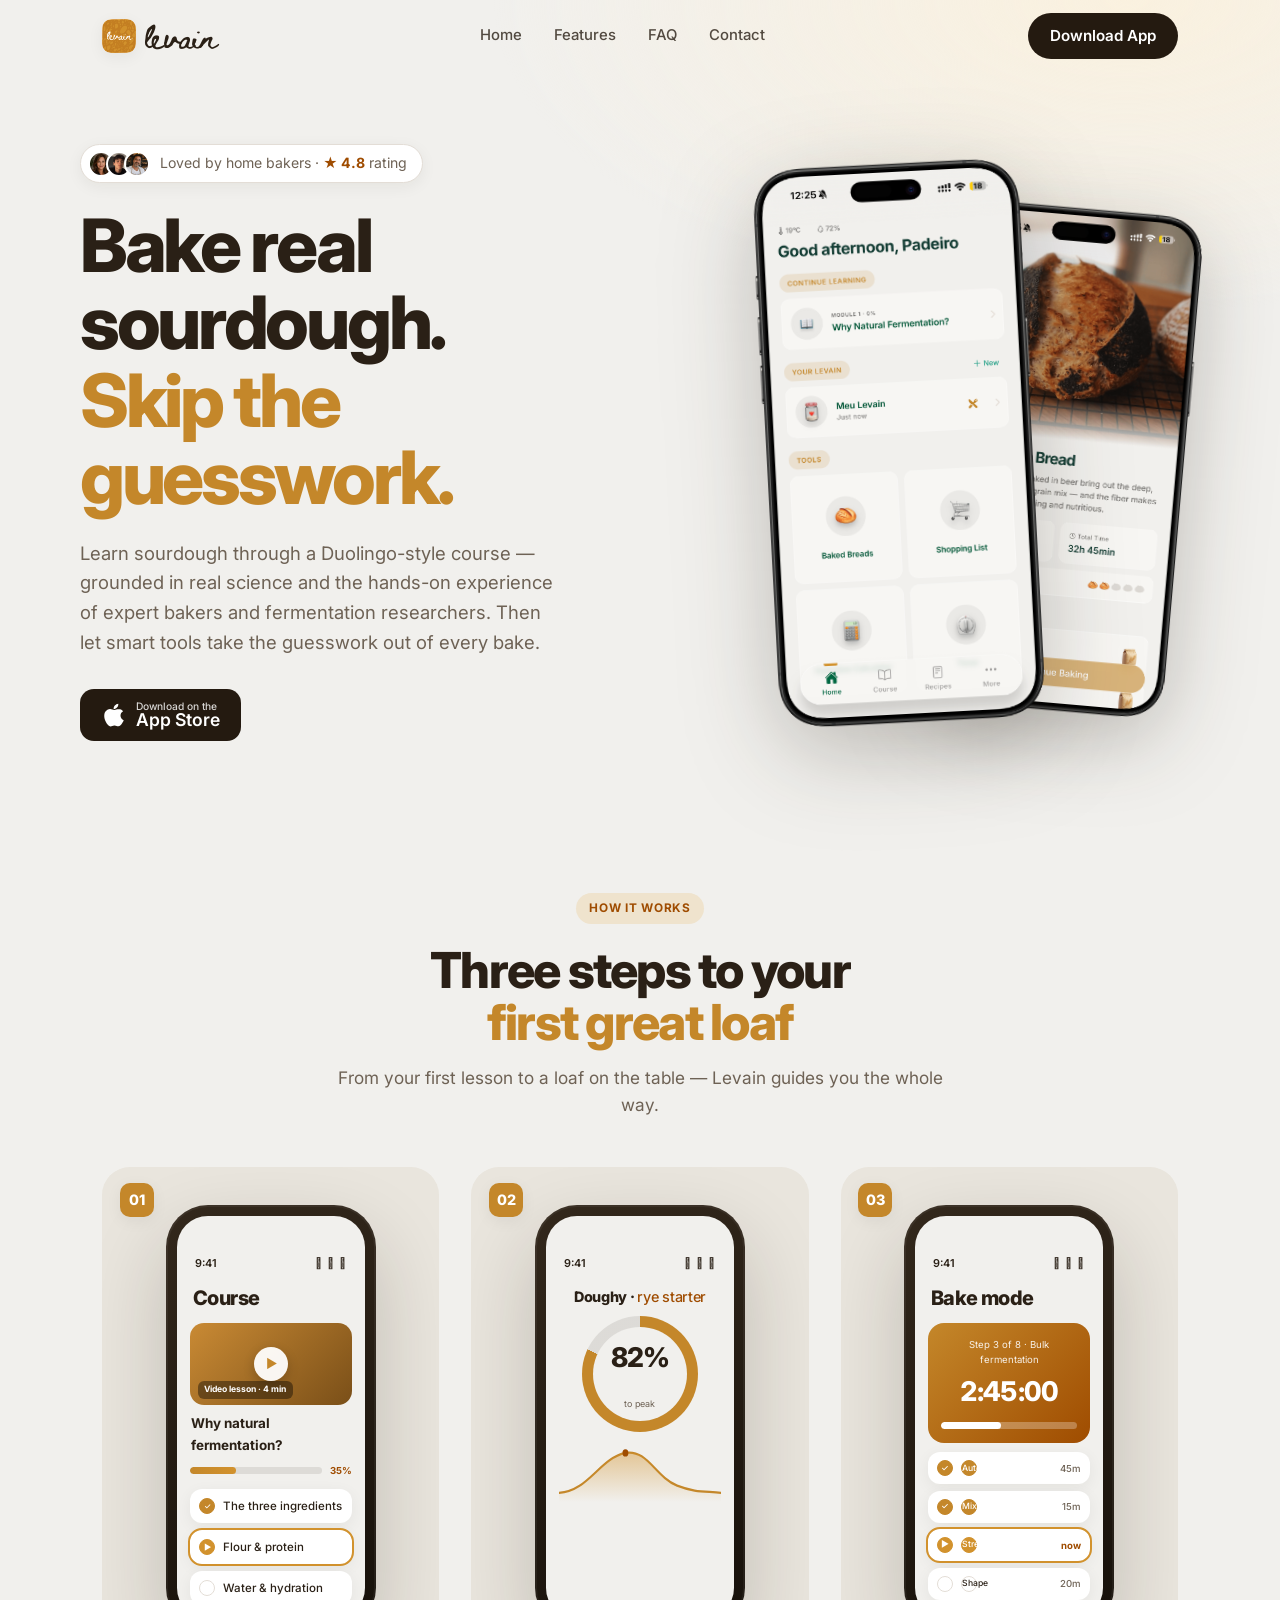
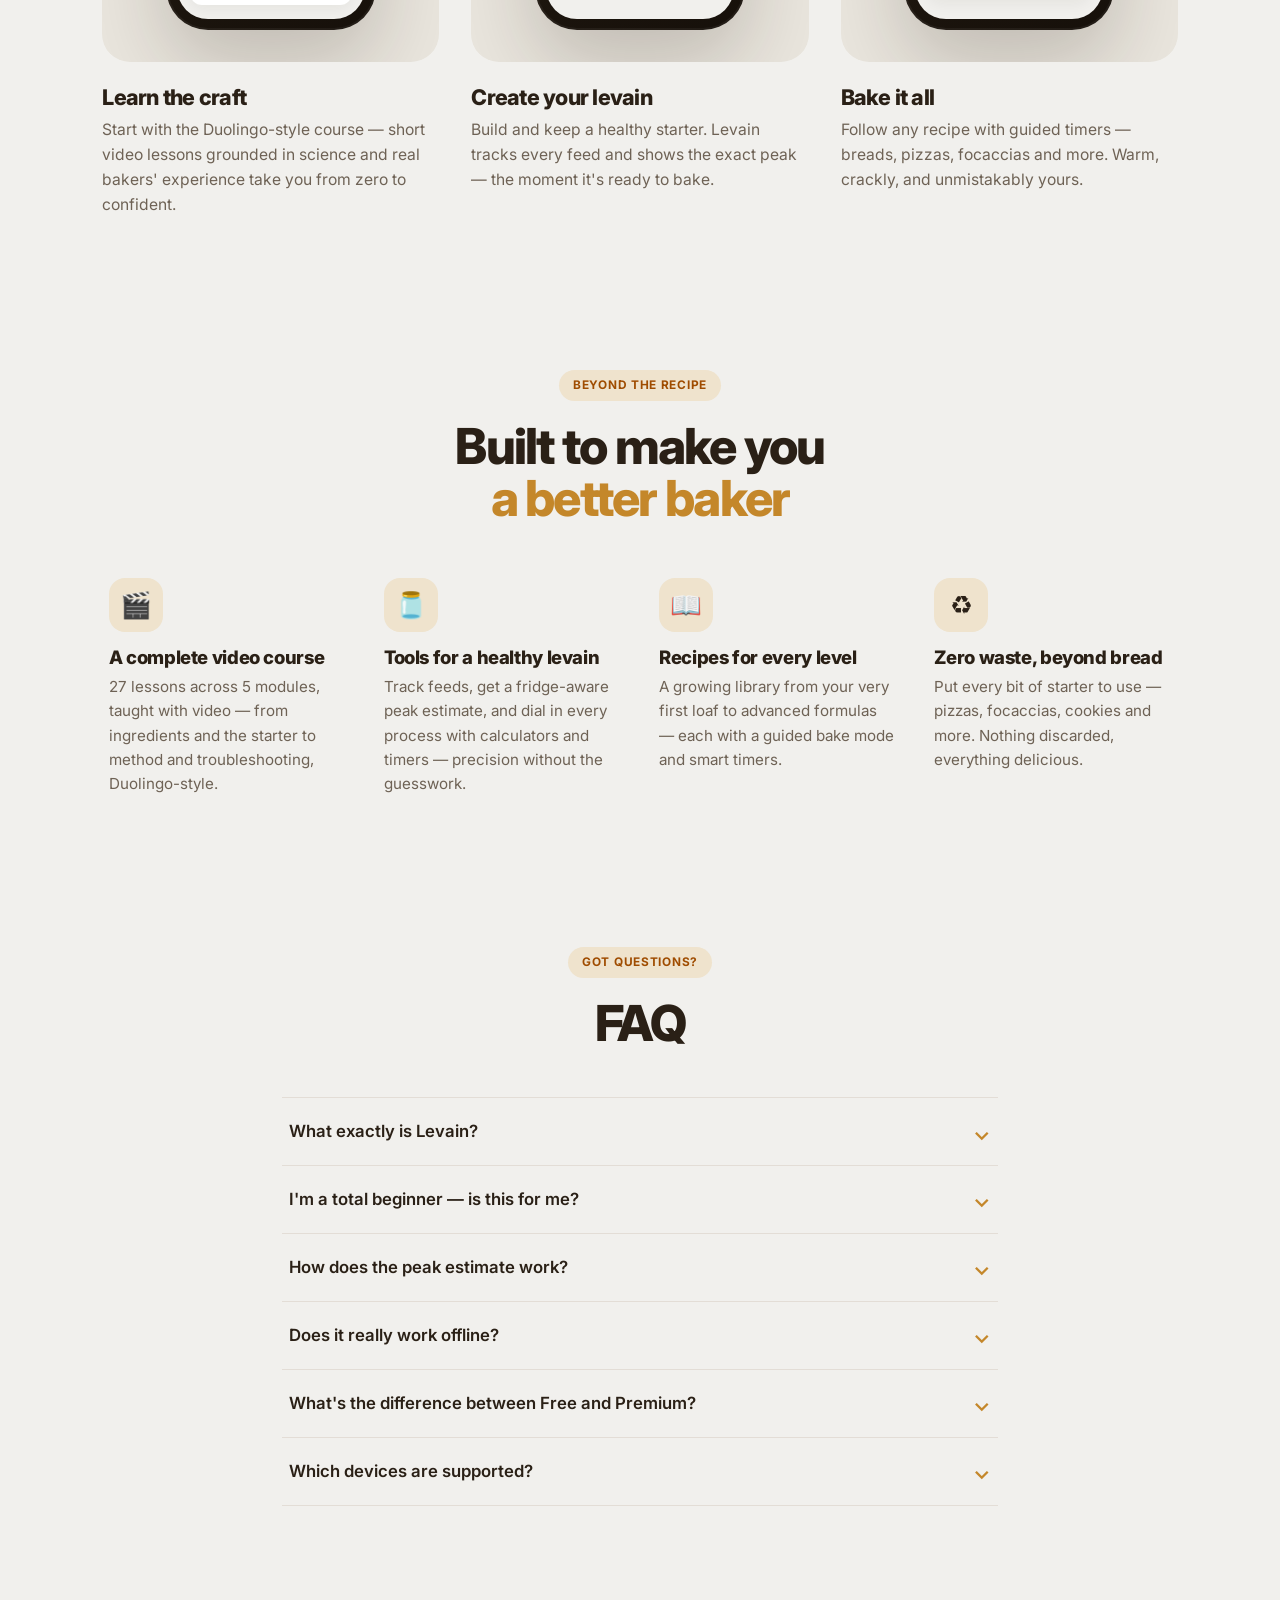
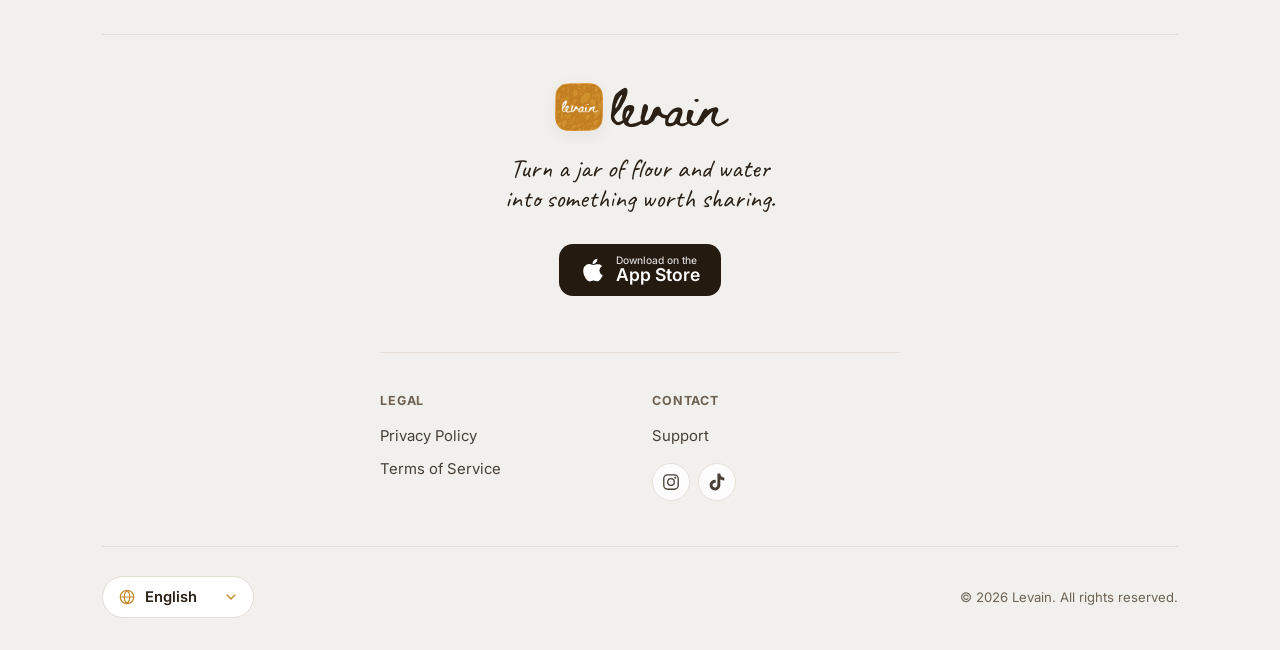
==== commit c8e2d3ff: "fix(footer): icon chevron on the language select, unclipped descenders Swap the '⌄' text glyph for a" ====
--- a/index.html
+++ b/index.html
@@ -260,7 +260,7 @@
             <option value="en">English</option>
             <option value="es">Español</option>
           </select>
-          <span class="lang-select__chev" aria-hidden="true">⌄</span>
+          <svg class="lang-select__chev" viewBox="0 0 512 512" width="14" height="14" aria-hidden="true"><path fill="none" stroke="currentColor" stroke-linecap="round" stroke-linejoin="round" stroke-width="48" d="M112 184l144 144 144-144"/></svg>
         </div>
         <span data-i18n="footer.copyright">© 2026 Levain. All rights reserved.</span>
       </div>
--- a/styles.css
+++ b/styles.css
@@ -323,11 +323,12 @@
   appearance: none; -webkit-appearance: none; -moz-appearance: none;
   background: transparent; border: 0; outline: none; cursor: pointer;
   font-family: var(--font); font-size: .92rem; font-weight: 600; color: var(--ink);
-  padding: .5rem 0; line-height: 1;
+  /* line-height must leave room for descenders (the "g" in Português/English) */
+  padding: .4rem 0; line-height: 1.5;
 }
 .lang-select__chev {
-  position: absolute; right: .9rem; top: 50%; transform: translateY(-58%);
-  color: var(--mustard-deep); font-size: 1.2rem; pointer-events: none;
+  position: absolute; right: .9rem; top: 50%; transform: translateY(-50%);
+  color: var(--mustard-deep); pointer-events: none;
 }
 
 /* ══════════════ CONTACT MODAL ══════════════ */
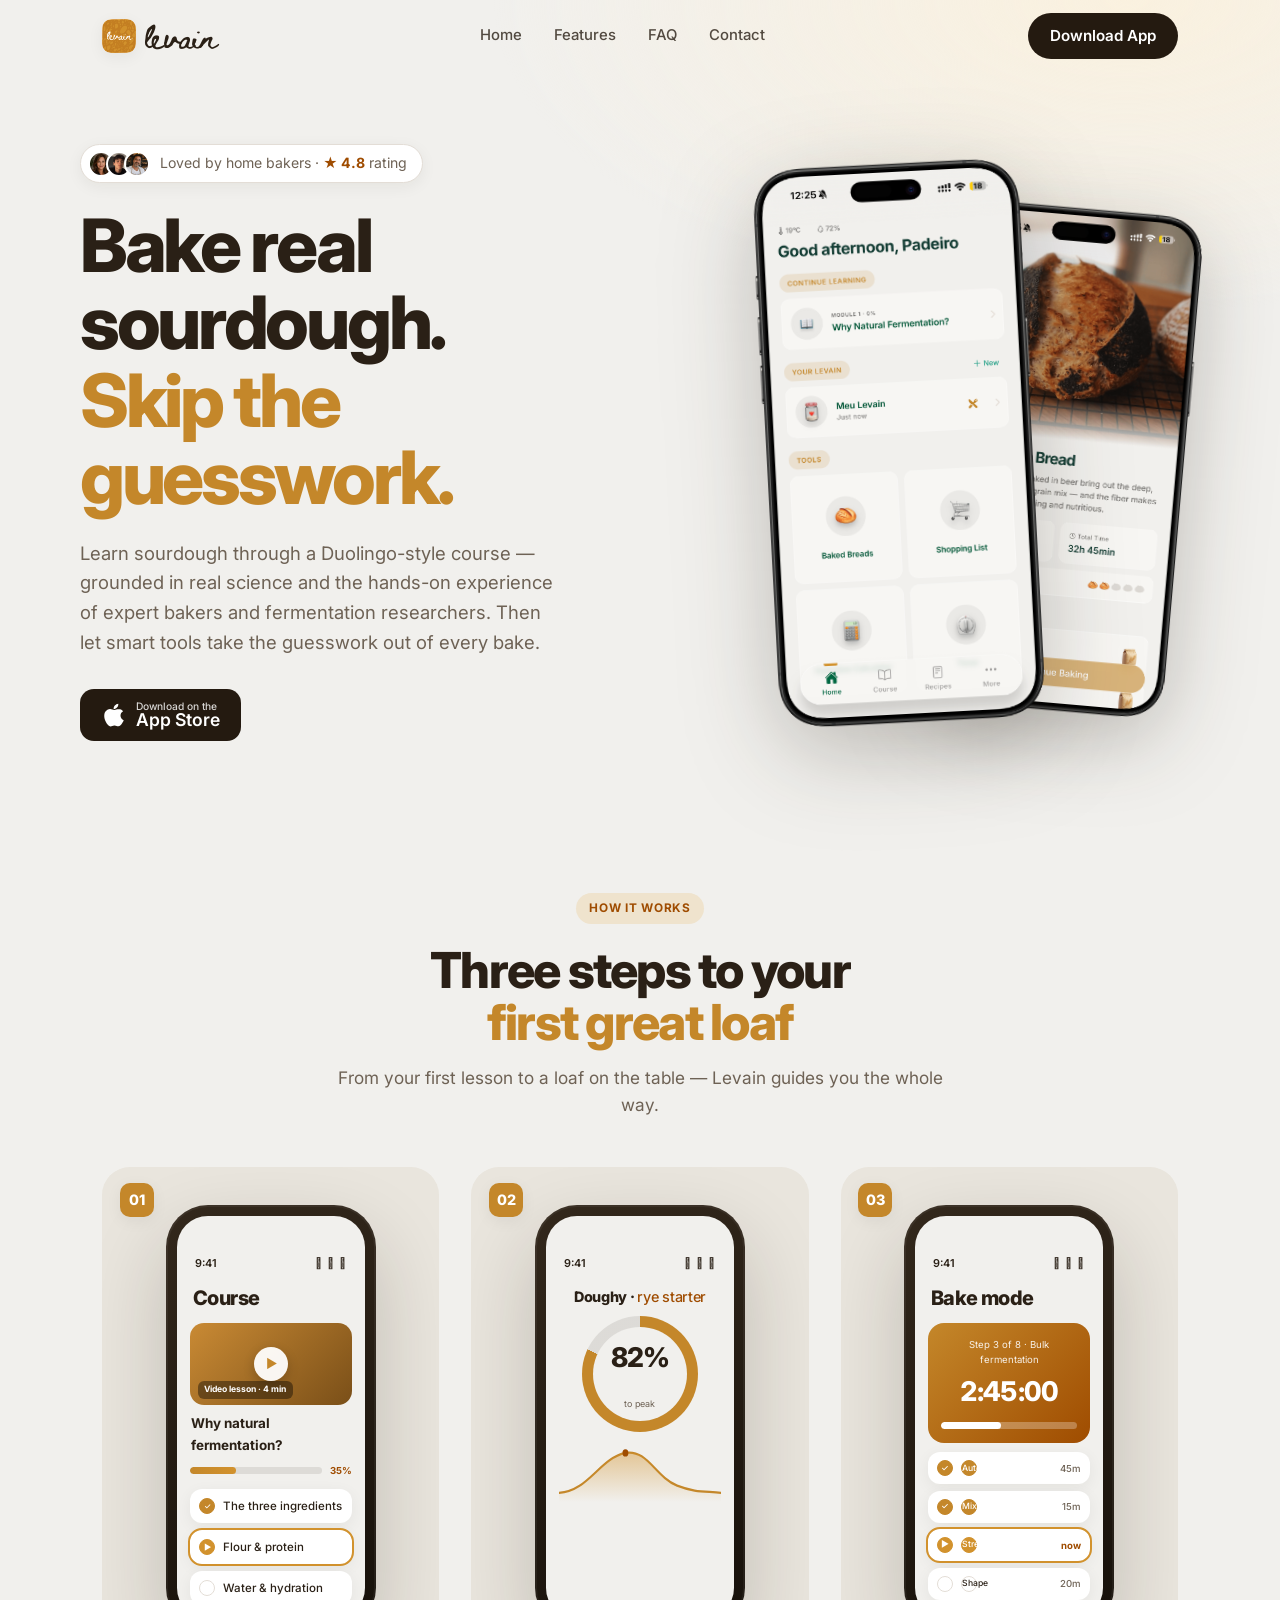
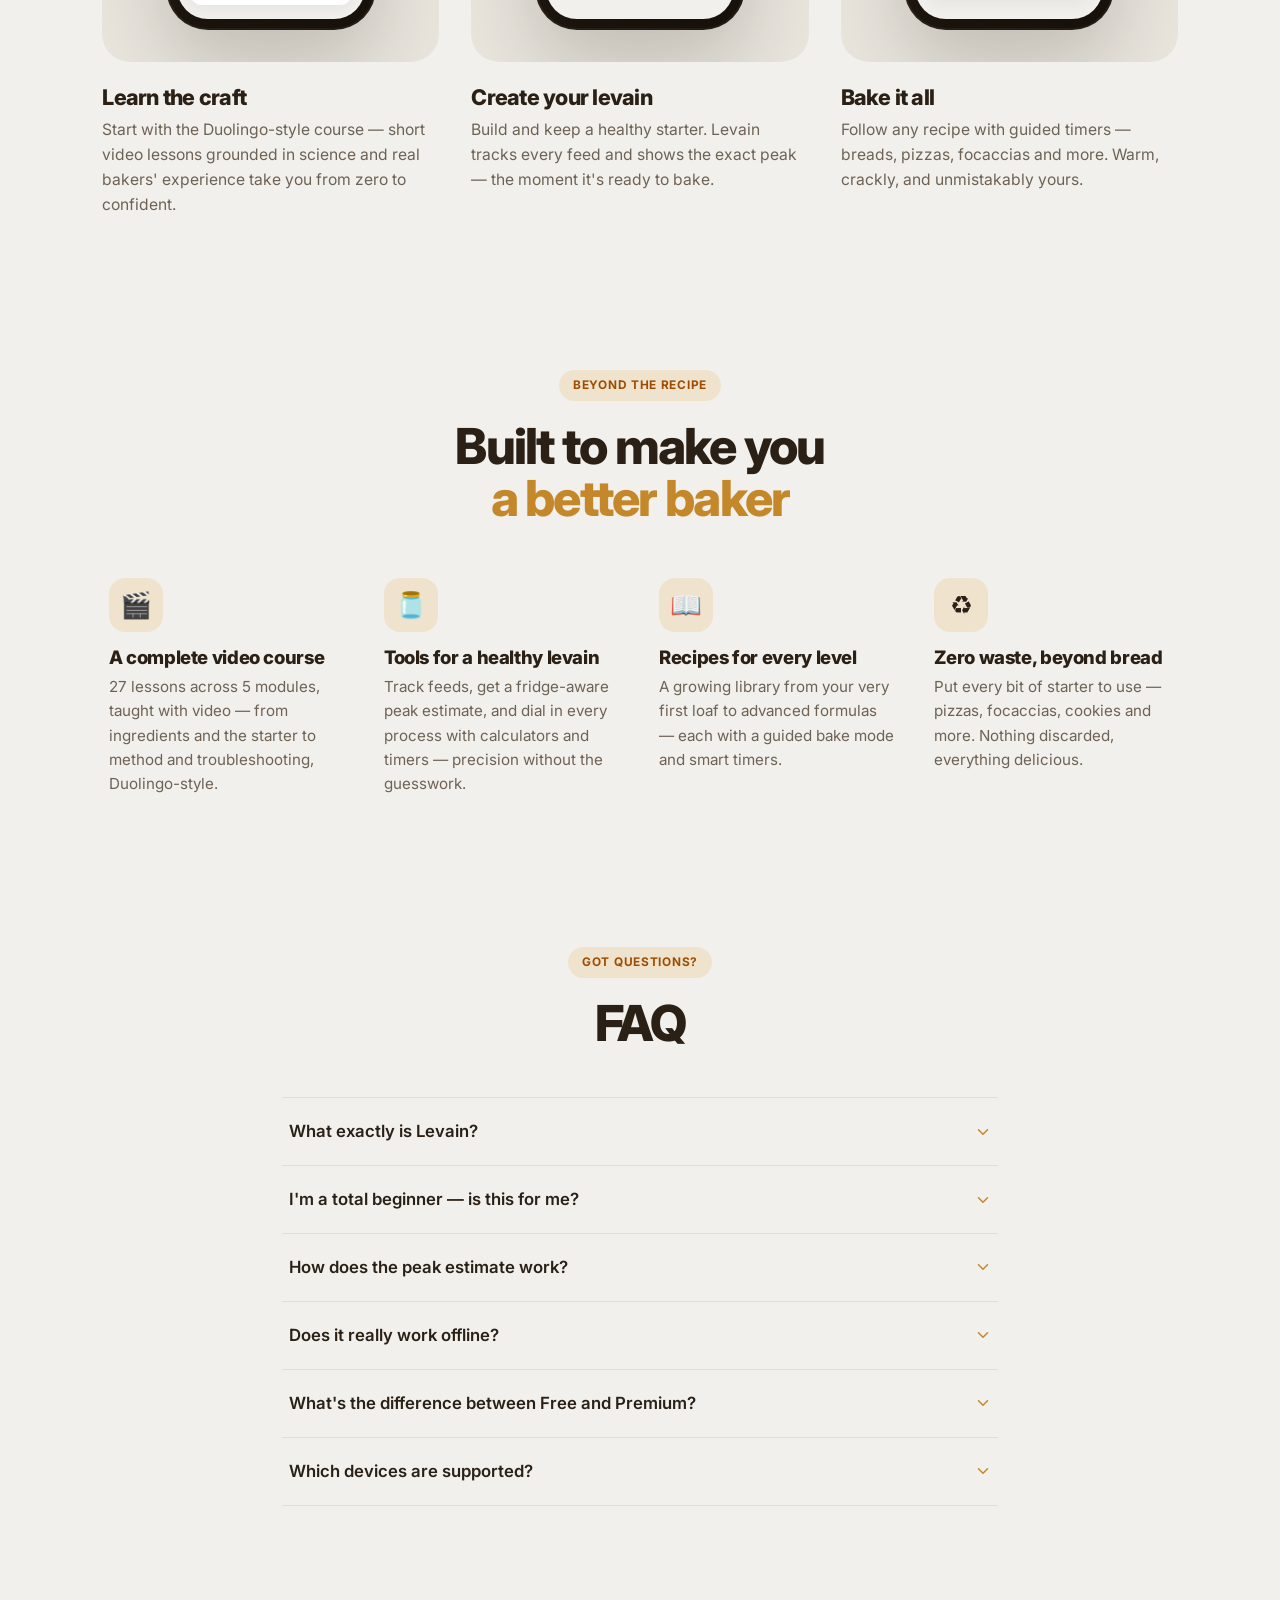
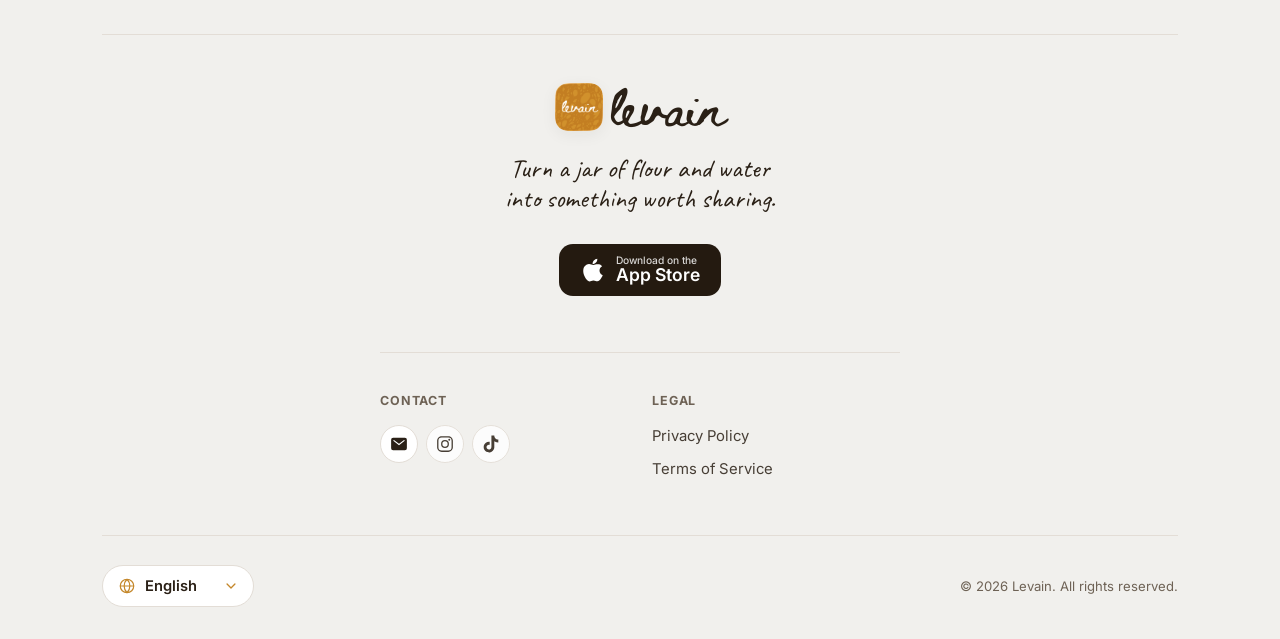
==== commit c7eba20b: "style(footer,faq): swap columns, Support as icon button, SVG chevrons - Footer: Contact column befor" ====
--- a/index.html
+++ b/index.html
@@ -199,27 +199,27 @@
       </div>
       <div class="faq__list reveal">
         <details class="qa">
-          <summary><span data-i18n="faq.q1">What exactly is Levain?</span><span class="chev">⌄</span></summary>
+          <summary><span data-i18n="faq.q1">What exactly is Levain?</span><svg class="chev" viewBox="0 0 512 512" width="16" height="16" aria-hidden="true"><path fill="none" stroke="currentColor" stroke-linecap="round" stroke-linejoin="round" stroke-width="48" d="M112 184l144 144 144-144"/></svg></summary>
           <div class="qa__body" data-i18n="faq.a1">The all-in-one sourdough companion: a full course, a living starter tracker, a recipe library with guided bake mode, and a toolkit of calculators and timers — all bundled into one warm, offline app.</div>
         </details>
         <details class="qa">
-          <summary><span data-i18n="faq.q2">I'm a total beginner — is this for me?</span><span class="chev">⌄</span></summary>
+          <summary><span data-i18n="faq.q2">I'm a total beginner — is this for me?</span><svg class="chev" viewBox="0 0 512 512" width="16" height="16" aria-hidden="true"><path fill="none" stroke="currentColor" stroke-linecap="round" stroke-linejoin="round" stroke-width="48" d="M112 184l144 144 144-144"/></svg></summary>
           <div class="qa__body" data-i18n="faq.a2">Absolutely. The course starts from your very first feed and explains the <em>why</em>, not just the steps. Pair it with the beginner recipes and Levain walks you all the way to your first loaf.</div>
         </details>
         <details class="qa">
-          <summary><span data-i18n="faq.q3">How does the peak estimate work?</span><span class="chev">⌄</span></summary>
+          <summary><span data-i18n="faq.q3">How does the peak estimate work?</span><svg class="chev" viewBox="0 0 512 512" width="16" height="16" aria-hidden="true"><path fill="none" stroke="currentColor" stroke-linecap="round" stroke-linejoin="round" stroke-width="48" d="M112 184l144 144 144-144"/></svg></summary>
           <div class="qa__body" data-i18n="faq.a3">Levain factors in your feed ratio, ambient temperature and whether the starter is on the counter or in the fridge, then shows a live rise curve with the moment it peaks — the sweet spot to bake.</div>
         </details>
         <details class="qa">
-          <summary><span data-i18n="faq.q4">Does it really work offline?</span><span class="chev">⌄</span></summary>
+          <summary><span data-i18n="faq.q4">Does it really work offline?</span><svg class="chev" viewBox="0 0 512 512" width="16" height="16" aria-hidden="true"><path fill="none" stroke="currentColor" stroke-linecap="round" stroke-linejoin="round" stroke-width="48" d="M112 184l144 144 144-144"/></svg></summary>
           <div class="qa__body" data-i18n="faq.a4">100%. No account, no cloud, no tracking. Every lesson, recipe and tool is bundled with the app and lives on your device — it works on a plane with zero signal.</div>
         </details>
         <details class="qa">
-          <summary><span data-i18n="faq.q5">What's the difference between Free and Premium?</span><span class="chev">⌄</span></summary>
+          <summary><span data-i18n="faq.q5">What's the difference between Free and Premium?</span><svg class="chev" viewBox="0 0 512 512" width="16" height="16" aria-hidden="true"><path fill="none" stroke="currentColor" stroke-linecap="round" stroke-linejoin="round" stroke-width="48" d="M112 184l144 144 144-144"/></svg></summary>
           <div class="qa__body" data-i18n="faq.a5">Free gives you the starter tracker, the first course module, a handful of core recipes and the hydration calculator. Premium unlocks the full 27-lesson course, all 15 recipes with bake mode, the peak calculator, journal and every tool — with a 7-day free trial ($14.99/month or $99.99/year).</div>
         </details>
         <details class="qa">
-          <summary><span data-i18n="faq.q6">Which devices are supported?</span><span class="chev">⌄</span></summary>
+          <summary><span data-i18n="faq.q6">Which devices are supported?</span><svg class="chev" viewBox="0 0 512 512" width="16" height="16" aria-hidden="true"><path fill="none" stroke="currentColor" stroke-linecap="round" stroke-linejoin="round" stroke-width="48" d="M112 184l144 144 144-144"/></svg></summary>
           <div class="qa__body" data-i18n="faq.a6">iPhone on iOS 16 and later, in English, Português and Español. Levain follows your system light or dark theme automatically.</div>
         </details>
       </div>
@@ -236,13 +236,11 @@
         </a>
       </div>
       <div class="footer__cols" id="contact">
-        <div><h4 data-i18n="footer.legal">Legal</h4>
-          <a data-doc="privacy-policy" href="https://oviniciusramosp.github.io/bread-legal/legal/privacy-policy-en.html" data-i18n="footer.privacy">Privacy Policy</a>
-          <a data-doc="terms-of-service" href="https://oviniciusramosp.github.io/bread-legal/legal/terms-of-service-en.html" data-i18n="footer.terms">Terms of Service</a>
-        </div>
         <div><h4 data-i18n="footer.contact">Contact</h4>
-          <a href="#" data-contact data-i18n="footer.support">Support</a>
           <div class="socials">
+            <button type="button" data-contact data-i18n-aria="footer.support" aria-label="Support">
+              <svg viewBox="0 0 512 512" aria-hidden="true"><path d="M424 80H88a56.06 56.06 0 00-56 56v240a56.06 56.06 0 0056 56h336a56.06 56.06 0 0056-56V136a56.06 56.06 0 00-56-56zm-14.18 92.63l-144 112a16 16 0 01-19.64 0l-144-112a16 16 0 1119.64-25.26L256 251.73l134.18-104.36a16 16 0 0119.64 25.26z"/></svg>
+            </button>
             <a href="https://www.instagram.com/levain.app" target="_blank" rel="noopener noreferrer" aria-label="Instagram">
               <svg viewBox="0 0 512 512" aria-hidden="true"><path d="M349.33 69.33a93.62 93.62 0 0193.34 93.34v186.66a93.62 93.62 0 01-93.34 93.34H162.67a93.62 93.62 0 01-93.34-93.34V162.67a93.62 93.62 0 0193.34-93.34h186.66m0-37.33H162.67C90.8 32 32 90.8 32 162.67v186.66C32 421.2 90.8 480 162.67 480h186.66C421.2 480 480 421.2 480 349.33V162.67C480 90.8 421.2 32 349.33 32z"/><path d="M377.33 162.67a28 28 0 1128-28 27.94 27.94 0 01-28 28zM256 181.33A74.67 74.67 0 11181.33 256 74.75 74.75 0 01256 181.33m0-37.33a112 112 0 10112 112 112 112 0 00-112-112z"/></svg>
             </a>
@@ -250,6 +248,10 @@
               <svg viewBox="0 0 512 512" aria-hidden="true"><path d="M412.19 118.66a109.27 109.27 0 01-9.45-5.5 132.87 132.87 0 01-24.27-20.62c-18.1-20.71-24.86-41.72-27.35-56.43h.1C349.14 23.9 350 16 350.13 16h-82.44v318.78c0 4.28 0 8.51-.18 12.69 0 .52-.05 1-.08 1.56 0 .23 0 .47-.5.71v.18a70 70 0 01-35.22 55.56 68.8 68.8 0 01-34.11 9c-38.41 0-69.54-31.32-69.54-70s31.13-70 69.54-70a68.9 68.9 0 0121.41 3.39l.1-83.94a153.14 153.14 0 00-118 34.52 161.79 161.79 0 00-35.3 43.53c-3.48 6-16.61 30.11-18.2 69.24-1 22.21 5.67 45.22 8.85 54.73v.2c2 5.6 9.75 24.71 22.38 40.82A167.53 167.53 0 00115 470.66v-.2l.2.2c39.91 27.12 84.16 25.34 84.16 25.34 7.66-.31 33.32 0 62.46-13.81 32.32-15.31 50.72-38.12 50.72-38.12a158.46 158.46 0 0027.64-45.93c7.46-19.61 9.95-43.13 9.95-52.53V176.49c1 .6 14.32 9.41 14.32 9.41s19.19 12.3 49.13 20.31c21.48 5.7 50.42 6.9 50.42 6.9v-81.84c-10.14 1.1-30.73-2.1-51.81-12.61z"/></svg>
             </a>
           </div>
+        </div>
+        <div><h4 data-i18n="footer.legal">Legal</h4>
+          <a data-doc="privacy-policy" href="https://oviniciusramosp.github.io/bread-legal/legal/privacy-policy-en.html" data-i18n="footer.privacy">Privacy Policy</a>
+          <a data-doc="terms-of-service" href="https://oviniciusramosp.github.io/bread-legal/legal/terms-of-service-en.html" data-i18n="footer.terms">Terms of Service</a>
         </div>
       </div>
       <div class="footer__bar">
--- a/styles.css
+++ b/styles.css
@@ -257,7 +257,7 @@
 .qa { border-bottom: 1px solid var(--line); }
 .qa summary { list-style: none; cursor: pointer; display: flex; align-items: center; justify-content: space-between; gap: 1rem; padding: 1.25rem .4rem; font-weight: 600; font-size: 1.05rem; color: var(--ink); }
 .qa summary::-webkit-details-marker { display: none; }
-.qa .chev { color: var(--mustard-deep); font-size: 1.4rem; line-height: 1; transition: transform .3s var(--ease); flex: none; }
+.qa .chev { color: var(--mustard-deep); flex: none; transition: transform .3s var(--ease); }
 .qa[open] .chev { transform: rotate(180deg); }
 .qa__body { padding: 0 .4rem 1.3rem; color: var(--ink-soft); font-size: .98rem; max-width: 62ch; }
 .qa__body em { color: var(--mustard-dark); font-style: italic; }
@@ -272,13 +272,13 @@
 .footer__cols h4 { font-size: .78rem; text-transform: uppercase; letter-spacing: .07em; color: var(--ink-soft); margin-bottom: .9rem; font-weight: 700; }
 .footer__cols a { display: block; font-size: .93rem; margin-bottom: .55rem; color: var(--ink); opacity: .85; transition: color .2s, opacity .2s; }
 .footer__cols a:hover { color: var(--mustard-deep); opacity: 1; }
-.socials { display: flex; gap: .5rem; margin-top: .9rem; }
-.socials a {
-  display: grid; place-items: center; width: 38px; height: 38px; margin: 0;
+.socials { display: flex; gap: .5rem; }
+.socials a, .socials button {
+  display: grid; place-items: center; width: 38px; height: 38px; margin: 0; padding: 0;
   border-radius: 50%; border: 1px solid var(--line); background: var(--card); color: var(--ink);
-  transition: border-color .2s, color .2s, transform .2s;
-}
-.socials a:hover { border-color: var(--mustard-deep); color: var(--mustard-deep); transform: translateY(-2px); }
+  cursor: pointer; transition: border-color .2s, color .2s, transform .2s;
+}
+.socials a:hover, .socials button:hover { border-color: var(--mustard-deep); color: var(--mustard-deep); transform: translateY(-2px); }
 .socials svg { width: 18px; height: 18px; fill: currentColor; }
 .footer__bar {
   display: flex; align-items: center; justify-content: space-between; gap: 1rem;
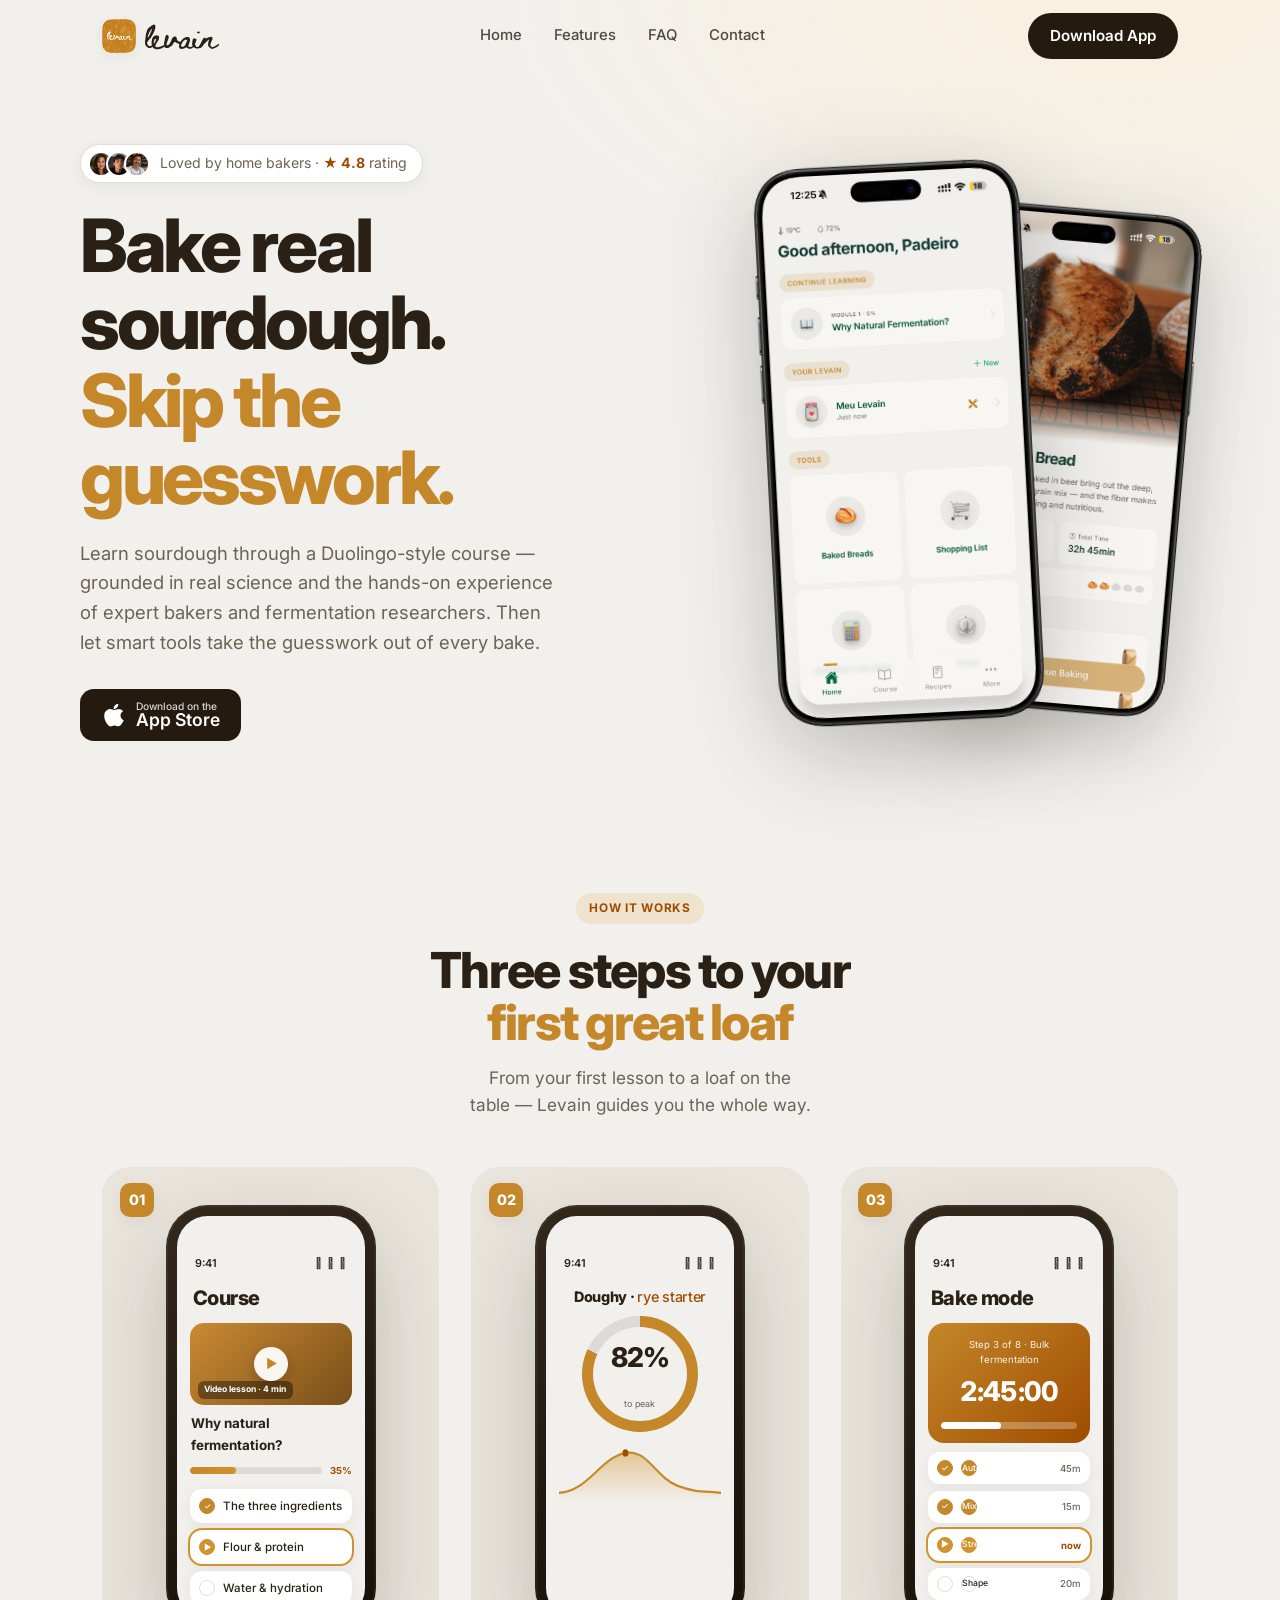
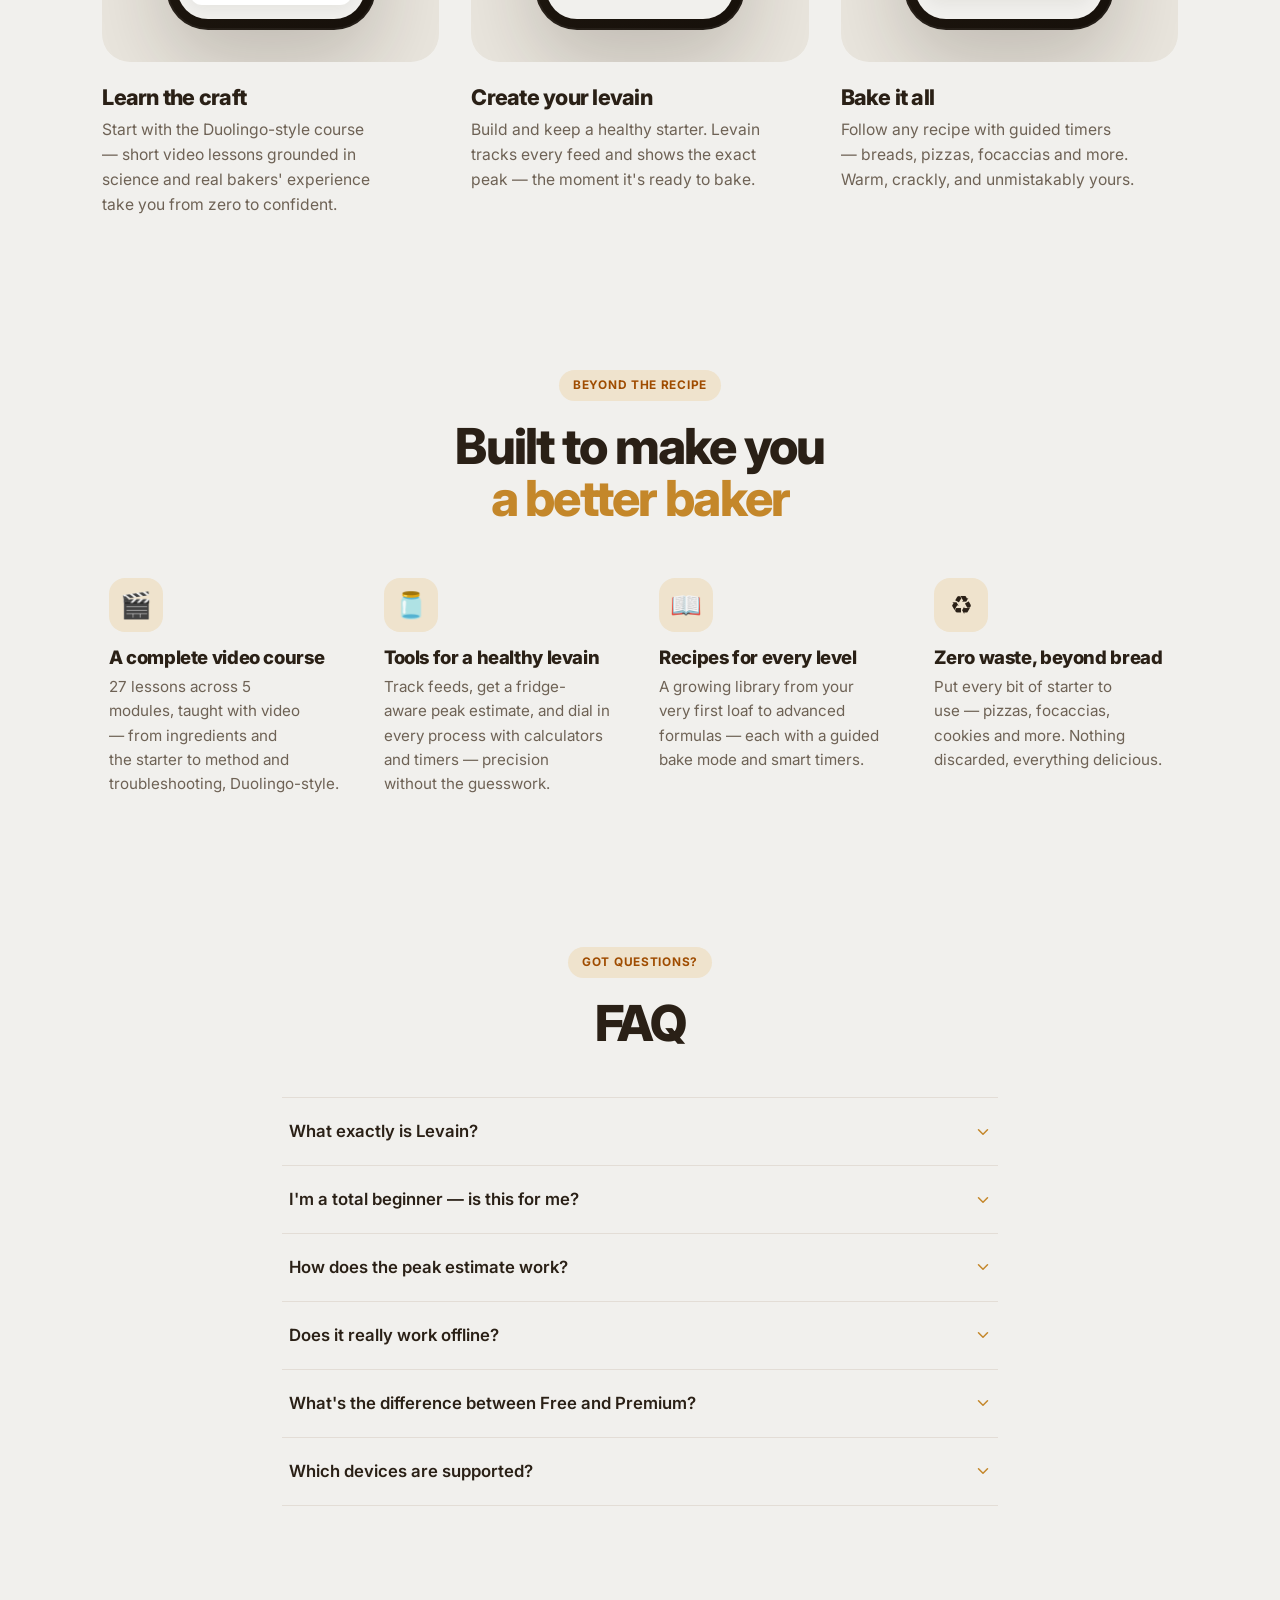
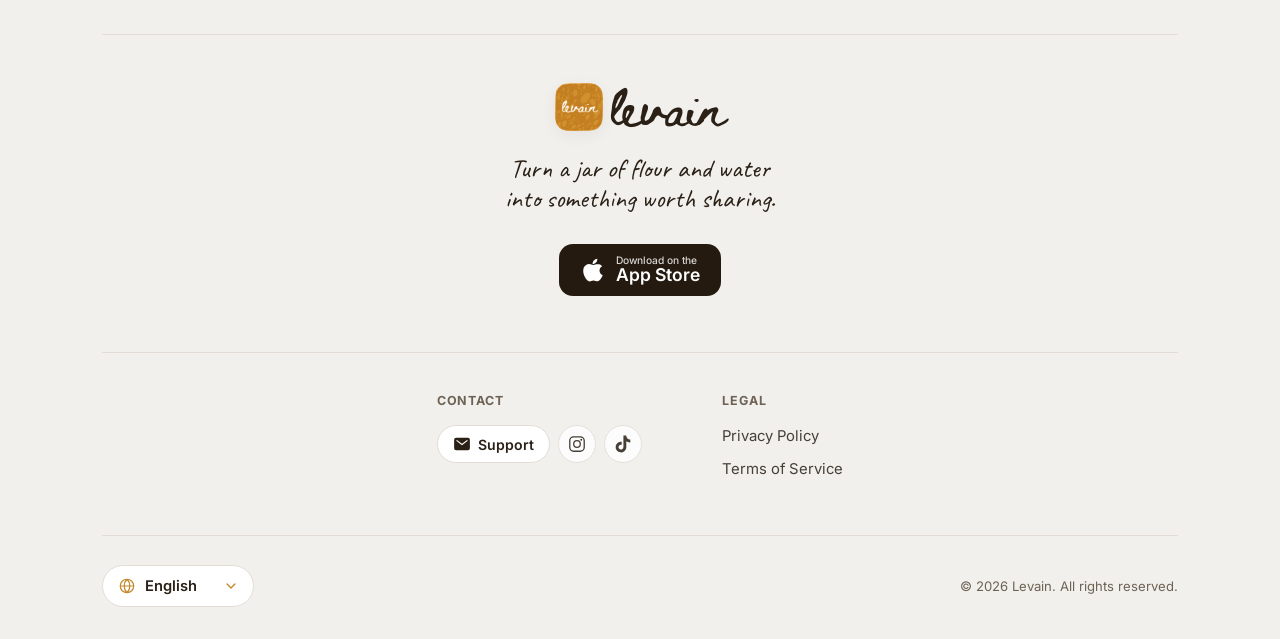
==== commit 4908cb35: "style(footer): labelled Support button, full-width column divider - Support is a pill with the mail " ====
--- a/index.html
+++ b/index.html
@@ -238,8 +238,9 @@
       <div class="footer__cols" id="contact">
         <div><h4 data-i18n="footer.contact">Contact</h4>
           <div class="socials">
-            <button type="button" data-contact data-i18n-aria="footer.support" aria-label="Support">
+            <button type="button" class="socials__label" data-contact>
               <svg viewBox="0 0 512 512" aria-hidden="true"><path d="M424 80H88a56.06 56.06 0 00-56 56v240a56.06 56.06 0 0056 56h336a56.06 56.06 0 0056-56V136a56.06 56.06 0 00-56-56zm-14.18 92.63l-144 112a16 16 0 01-19.64 0l-144-112a16 16 0 1119.64-25.26L256 251.73l134.18-104.36a16 16 0 0119.64 25.26z"/></svg>
+              <span data-i18n="footer.support">Support</span>
             </button>
             <a href="https://www.instagram.com/levain.app" target="_blank" rel="noopener noreferrer" aria-label="Instagram">
               <svg viewBox="0 0 512 512" aria-hidden="true"><path d="M349.33 69.33a93.62 93.62 0 0193.34 93.34v186.66a93.62 93.62 0 01-93.34 93.34H162.67a93.62 93.62 0 01-93.34-93.34V162.67a93.62 93.62 0 0193.34-93.34h186.66m0-37.33H162.67C90.8 32 32 90.8 32 162.67v186.66C32 421.2 90.8 480 162.67 480h186.66C421.2 480 480 421.2 480 349.33V162.67C480 90.8 421.2 32 349.33 32z"/><path d="M377.33 162.67a28 28 0 1128-28 27.94 27.94 0 01-28 28zM256 181.33A74.67 74.67 0 11181.33 256 74.75 74.75 0 01256 181.33m0-37.33a112 112 0 10112 112 112 112 0 00-112-112z"/></svg>
--- a/styles.css
+++ b/styles.css
@@ -42,6 +42,18 @@
 
 h1, h2, h3 { font-weight: 800; line-height: 1.05; letter-spacing: -.035em; }
 .hl { color: var(--mustard-deep); }
+
+/* No orphan words.
+   `balance` evens out heading line lengths; `pretty` stops body copy from
+   leaving a single word alone on the last line. Both degrade to normal
+   wrapping on older browsers, so nothing breaks.
+   The hero h1 is exempt: it's display-sized and breaks on explicit <br>. */
+h1, h2, h3, h4, .pill-label, .rating__text { text-wrap: balance; }
+p, li, summary, figcaption, .qa__body, .field > span, .btn, .badge-store b { text-wrap: pretty; }
+/* Short copy blocks: `balance` evens the lines outright, which `pretty`
+   can't always manage inside narrow columns. */
+.feat p, .step > p, .section-sub, .hero__sub, .modal__sub, .footer__tagline, .footer__brand p { text-wrap: balance; }
+.hero h1 { text-wrap: wrap; }
 
 /* ───── Buttons / badges ───── */
 .btn {
@@ -268,18 +280,29 @@
 .brand--lg .brand__mark { width: 48px; height: 48px; border-radius: 13px; }
 .brand--lg .brand__word { font-size: 2.4rem; }
 .footer__tagline { font-family: var(--font-hand); font-size: 1.65rem; color: var(--ink); line-height: 1.15; margin: 1rem 0 1.8rem; }
-.footer__cols { display: grid; grid-template-columns: 1fr 1fr; gap: 1.5rem; max-width: 520px; margin: 0 auto; padding: 2.4rem 0; border-top: 1px solid var(--line); }
+/* Full-bleed rule, like every other divider in the footer — the columns
+   stay centred without shrinking the border with them. */
+.footer__cols {
+  display: flex; justify-content: center; gap: 5rem; flex-wrap: wrap;
+  padding: 2.4rem 0; border-top: 1px solid var(--line);
+}
 .footer__cols h4 { font-size: .78rem; text-transform: uppercase; letter-spacing: .07em; color: var(--ink-soft); margin-bottom: .9rem; font-weight: 700; }
 .footer__cols a { display: block; font-size: .93rem; margin-bottom: .55rem; color: var(--ink); opacity: .85; transition: color .2s, opacity .2s; }
 .footer__cols a:hover { color: var(--mustard-deep); opacity: 1; }
-.socials { display: flex; gap: .5rem; }
+/* One visual language: same height, border, surface and hover.
+   Social links stay icon-only circles; Support is a pill with its label. */
+.socials { display: flex; align-items: center; gap: .5rem; flex-wrap: wrap; }
 .socials a, .socials button {
-  display: grid; place-items: center; width: 38px; height: 38px; margin: 0; padding: 0;
-  border-radius: 50%; border: 1px solid var(--line); background: var(--card); color: var(--ink);
+  display: inline-flex; align-items: center; justify-content: center; gap: .45rem;
+  height: 38px; margin: 0; padding: 0;
+  border-radius: 999px; border: 1px solid var(--line); background: var(--card); color: var(--ink);
+  font-family: var(--font); font-size: .88rem; font-weight: 600;
   cursor: pointer; transition: border-color .2s, color .2s, transform .2s;
 }
+.socials a { width: 38px; }                       /* icon-only */
+.socials .socials__label { padding: 0 .95rem; }   /* icon + text */
 .socials a:hover, .socials button:hover { border-color: var(--mustard-deep); color: var(--mustard-deep); transform: translateY(-2px); }
-.socials svg { width: 18px; height: 18px; fill: currentColor; }
+.socials svg { width: 18px; height: 18px; fill: currentColor; flex: none; }
 .footer__bar {
   display: flex; align-items: center; justify-content: space-between; gap: 1rem;
   padding-top: 1.8rem; margin-top: .4rem; border-top: 1px solid var(--line);
@@ -374,6 +397,13 @@
 .modal__status.err { color: #C53030; }
 
 /* ══════════════ RESPONSIVE ══════════════ */
+/* 4 feature columns get too cramped below ~1080px: the copy overflows the
+   line count where text-wrap:balance gives up, which reintroduces orphans.
+   Drop to 2 columns while there's still room. */
+@media (max-width: 1080px) {
+  .beyond__grid { grid-template-columns: 1fr 1fr; gap: 2rem 2.2rem; }
+}
+
 @media (max-width: 900px) {
   .hero__inner { grid-template-columns: 1fr; text-align: center; gap: 2.5rem; }
   .hero__copy { display: flex; flex-direction: column; align-items: center; width: 100%; }
@@ -389,6 +419,6 @@
   .hero__sub { font-size: 1.02rem; }
   .section-head h2 { font-size: 2rem; }
   .beyond__grid { grid-template-columns: 1fr; }
-  .footer__cols { grid-template-columns: 1fr 1fr; }
-  .footer__bar { flex-direction: column; gap: .4rem; text-align: center; }
-}
+  .footer__cols { gap: 2.5rem; }
+  .footer__bar { flex-direction: column; gap: .9rem; text-align: center; }
+}
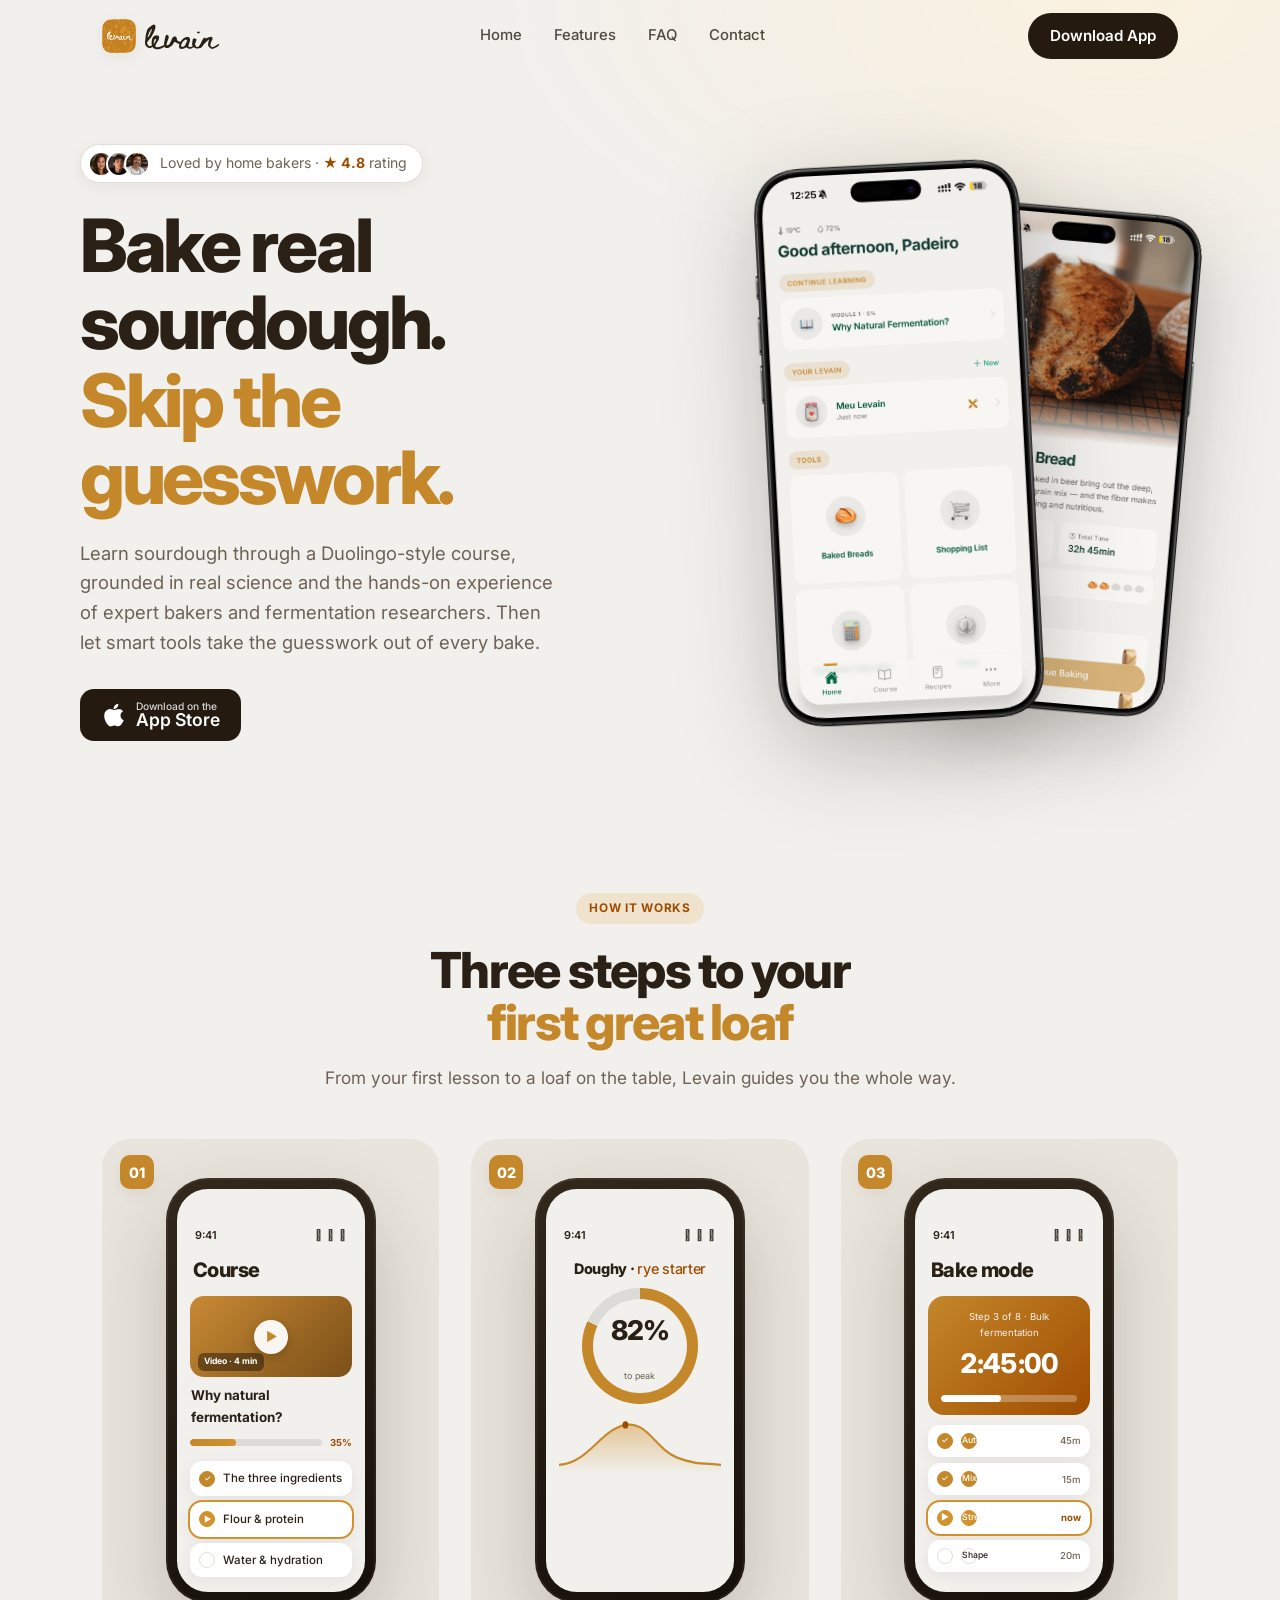
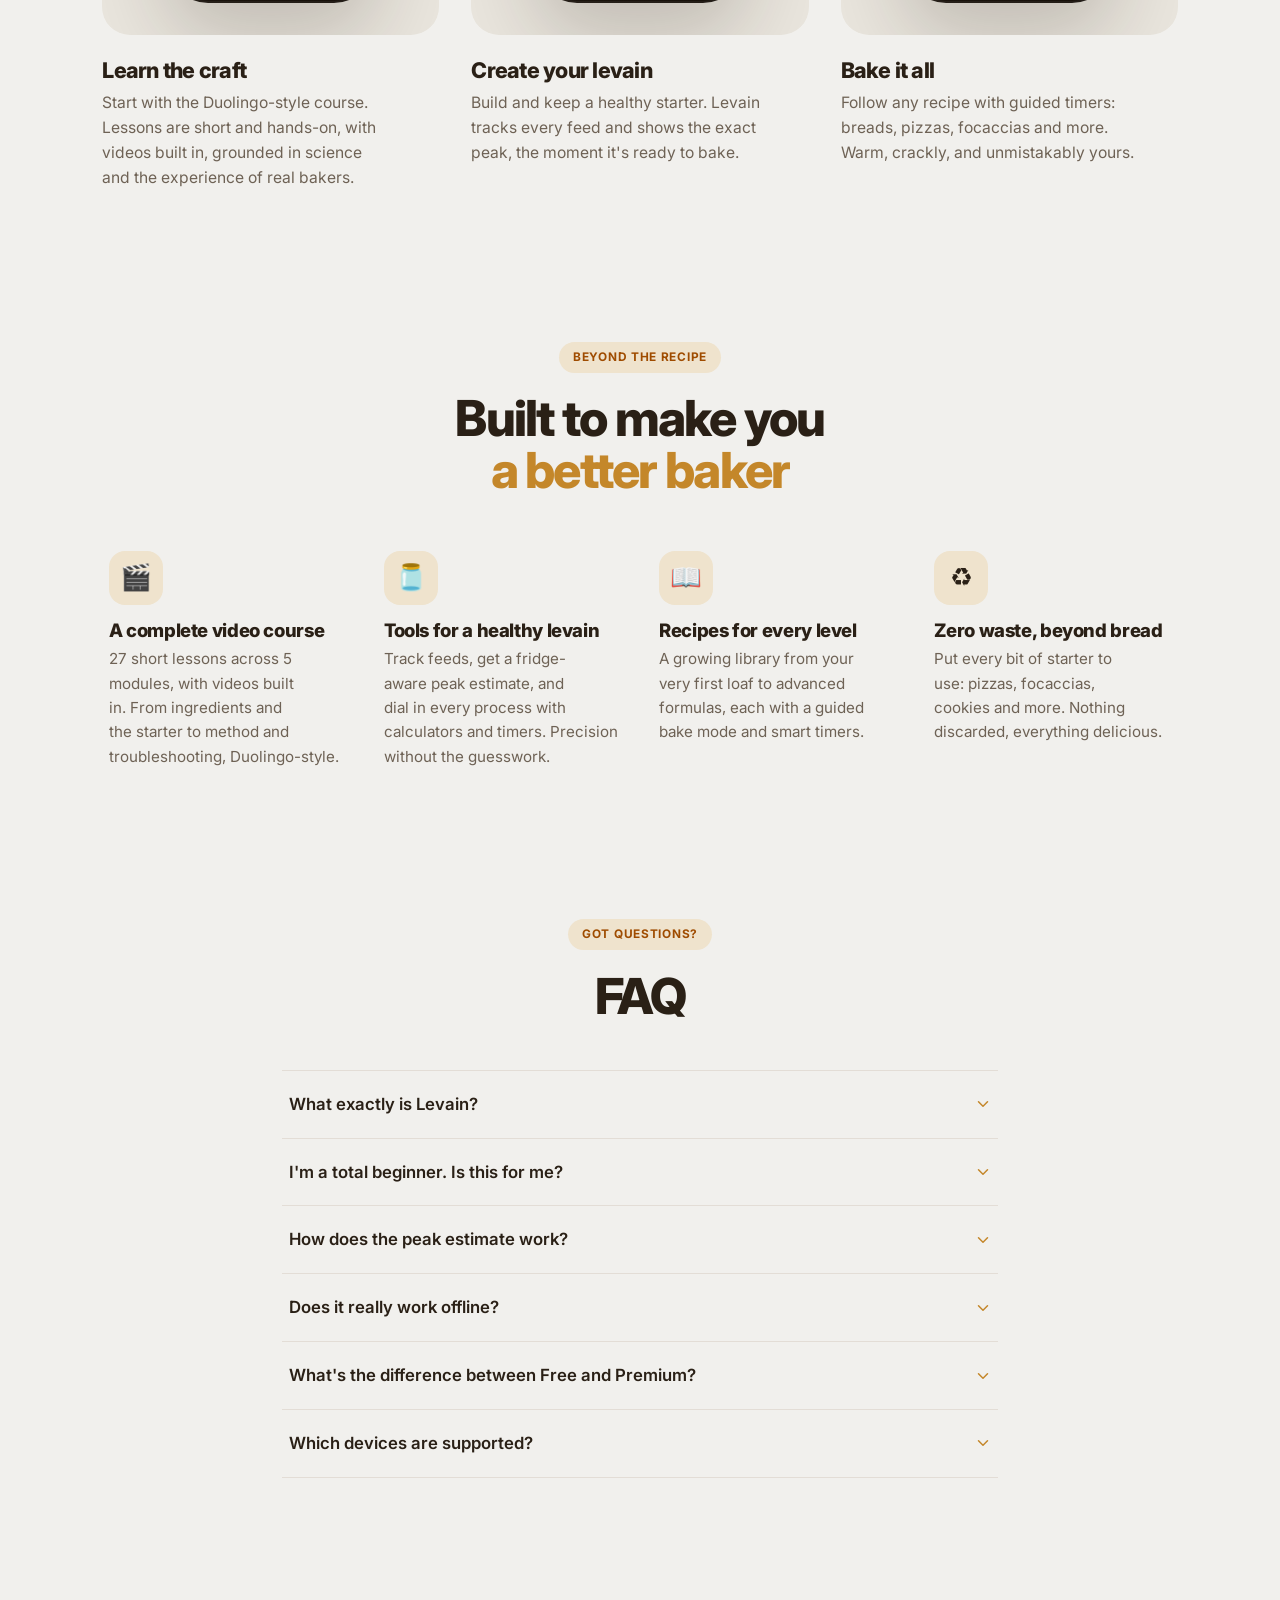
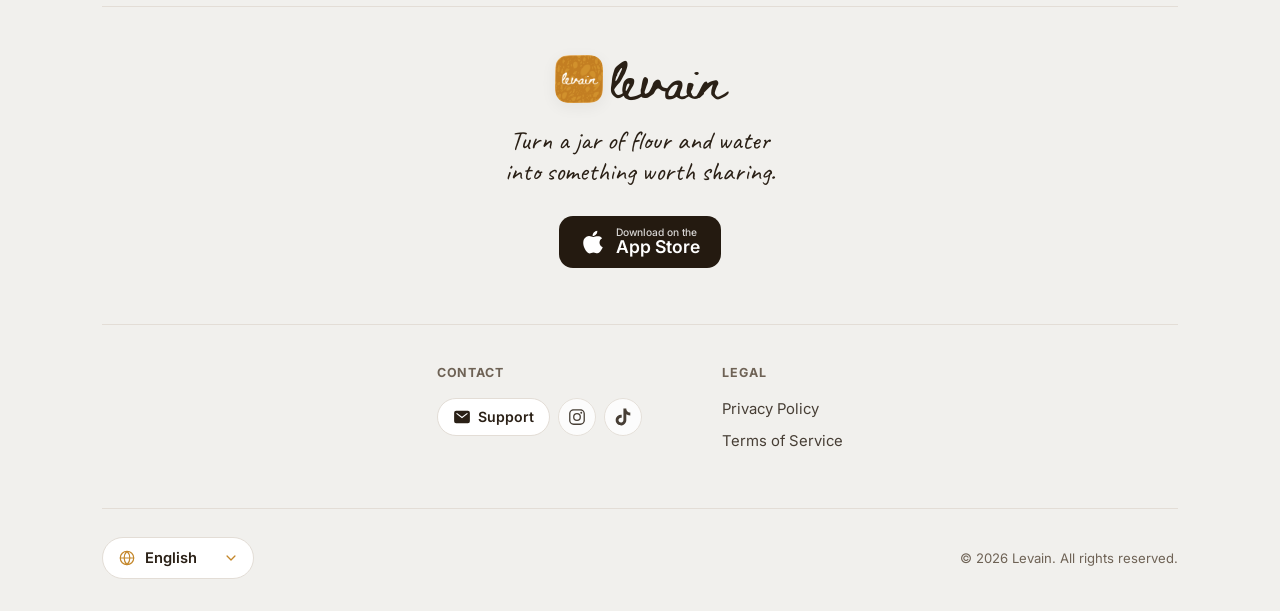
==== commit 5b762cbb: "copy: drop every em dash, fix the video-lessons claim - Rewrote all copy in en/pt-BR/es without em d" ====
--- a/index.html
+++ b/index.html
@@ -3,12 +3,12 @@
 <head>
   <meta charset="UTF-8" />
   <meta name="viewport" content="width=device-width, initial-scale=1.0" />
-  <title>Levain — Bake Real Sourdough, Skip the Guesswork</title>
+  <title>Levain | Bake Real Sourdough, Skip the Guesswork</title>
   <meta name="description" content="Learn sourdough with a Duolingo-style course grounded in real science and the experience of expert bakers, plus smart tools that take the guesswork out of every bake." />
   <meta name="theme-color" content="#F1F0ED" />
 
-  <meta property="og:title" content="Levain — Bake Real Sourdough, Skip the Guesswork" />
-  <meta property="og:description" content="A Duolingo-style sourdough course built on real science and the experience of expert bakers and fermentation researchers — plus smart tools for every bake." />
+  <meta property="og:title" content="Levain | Bake Real Sourdough, Skip the Guesswork" />
+  <meta property="og:description" content="A Duolingo-style sourdough course built on real science and the experience of expert bakers and fermentation researchers, plus smart tools for every bake." />
   <meta property="og:type" content="website" />
   <meta property="og:url" content="https://levain-app.com" />
   <meta property="og:image" content="https://levain-app.com/assets/icon.png" />
@@ -55,7 +55,7 @@
             Bake real sourdough.<br /><span class="hl">Skip the guesswork.</span>
           </h1>
           <p class="hero__sub reveal" data-delay="2" data-i18n="hero.sub">
-            Learn sourdough through a Duolingo-style course — grounded in real science and the
+            Learn sourdough through a Duolingo-style course, grounded in real science and the
             hands-on experience of expert bakers and fermentation researchers. Then let smart
             tools take the guesswork out of every bake.
           </p>
@@ -79,7 +79,7 @@
       <div class="section-head reveal">
         <span class="pill-label" data-i18n="how.label">How it works</span>
         <h2 data-i18n="how.h2">Three steps to your<br /><span class="hl">first great loaf</span></h2>
-        <p class="section-sub" data-i18n="how.sub">From your first lesson to a loaf on the table — Levain guides you the whole way.</p>
+        <p class="section-sub" data-i18n="how.sub">From your first lesson to a loaf on the table, Levain guides you the whole way.</p>
       </div>
 
       <div class="steps">
@@ -93,7 +93,7 @@
                 <p class="scr-title" data-i18n="m.course">Course</p>
                 <div class="co-video">
                   <span class="co-video__play">▶</span>
-                  <span class="co-video__tag" data-i18n="m.videoTag">Video lesson · 4 min</span>
+                  <span class="co-video__tag" data-i18n="m.videoTag">Video · 4 min</span>
                 </div>
                 <p class="co-lesson" data-i18n="m.coLesson">Why natural fermentation?</p>
                 <div class="co-prog"><div class="bar"><i style="width:35%"></i></div><span>35%</span></div>
@@ -106,7 +106,7 @@
             </div>
           </div>
           <h3 data-i18n="how.s1t">Learn the craft</h3>
-          <p data-i18n="how.s1d">Start with the Duolingo-style course — short video lessons grounded in science and real bakers' experience take you from zero to confident.</p>
+          <p data-i18n="how.s1d">Start with the Duolingo-style course. Lessons are short and hands-on, with videos built in, grounded in science and the experience of real bakers.</p>
         </div>
 
         <!-- 02 · Create your levain -->
@@ -130,7 +130,7 @@
             </div>
           </div>
           <h3 data-i18n="how.s2t">Create your levain</h3>
-          <p data-i18n="how.s2d">Build and keep a healthy starter. Levain tracks every feed and shows the exact peak — the moment it's ready to bake.</p>
+          <p data-i18n="how.s2d">Build and keep a healthy starter. Levain tracks every feed and shows the exact peak, the moment it's ready to bake.</p>
         </div>
 
         <!-- 03 · Bake -->
@@ -156,7 +156,7 @@
             </div>
           </div>
           <h3 data-i18n="how.s3t">Bake it all</h3>
-          <p data-i18n="how.s3d">Follow any recipe with guided timers — breads, pizzas, focaccias and more. Warm, crackly, and unmistakably yours.</p>
+          <p data-i18n="how.s3d">Follow any recipe with guided timers: breads, pizzas, focaccias and more. Warm, crackly, and unmistakably yours.</p>
         </div>
       </div>
     </section>
@@ -171,22 +171,22 @@
         <div class="feat reveal">
           <div class="feat__icon">🎬</div>
           <h3 data-i18n="beyond.f1t">A complete video course</h3>
-          <p data-i18n="beyond.f1d">27 lessons across 5 modules, taught with video — from ingredients and the starter to method and troubleshooting, Duolingo-style.</p>
+          <p data-i18n="beyond.f1d">27 short lessons across 5 modules, with videos built in. From ingredients and the starter to method and troubleshooting, Duolingo-style.</p>
         </div>
         <div class="feat reveal" data-delay="1">
           <div class="feat__icon">🫙</div>
           <h3 data-i18n="beyond.f2t">Tools for a healthy levain</h3>
-          <p data-i18n="beyond.f2d">Track feeds, get a fridge-aware peak estimate, and dial in every process with calculators and timers — precision without the guesswork.</p>
+          <p data-i18n="beyond.f2d">Track feeds, get a fridge-aware peak estimate, and dial in every process with calculators and timers. Precision without the guesswork.</p>
         </div>
         <div class="feat reveal" data-delay="2">
           <div class="feat__icon">📖</div>
           <h3 data-i18n="beyond.f3t">Recipes for every level</h3>
-          <p data-i18n="beyond.f3d">A growing library from your very first loaf to advanced formulas — each with a guided bake mode and smart timers.</p>
+          <p data-i18n="beyond.f3d">A growing library from your very first loaf to advanced formulas, each with a guided bake mode and smart timers.</p>
         </div>
         <div class="feat reveal" data-delay="3">
           <div class="feat__icon">♻️</div>
           <h3 data-i18n="beyond.f4t">Zero waste, beyond bread</h3>
-          <p data-i18n="beyond.f4d">Put every bit of starter to use — pizzas, focaccias, cookies and more. Nothing discarded, everything delicious.</p>
+          <p data-i18n="beyond.f4d">Put every bit of starter to use: pizzas, focaccias, cookies and more. Nothing discarded, everything delicious.</p>
         </div>
       </div>
     </section>
@@ -200,23 +200,23 @@
       <div class="faq__list reveal">
         <details class="qa">
           <summary><span data-i18n="faq.q1">What exactly is Levain?</span><svg class="chev" viewBox="0 0 512 512" width="16" height="16" aria-hidden="true"><path fill="none" stroke="currentColor" stroke-linecap="round" stroke-linejoin="round" stroke-width="48" d="M112 184l144 144 144-144"/></svg></summary>
-          <div class="qa__body" data-i18n="faq.a1">The all-in-one sourdough companion: a full course, a living starter tracker, a recipe library with guided bake mode, and a toolkit of calculators and timers — all bundled into one warm, offline app.</div>
-        </details>
-        <details class="qa">
-          <summary><span data-i18n="faq.q2">I'm a total beginner — is this for me?</span><svg class="chev" viewBox="0 0 512 512" width="16" height="16" aria-hidden="true"><path fill="none" stroke="currentColor" stroke-linecap="round" stroke-linejoin="round" stroke-width="48" d="M112 184l144 144 144-144"/></svg></summary>
+          <div class="qa__body" data-i18n="faq.a1">The all-in-one sourdough companion: a full course, a living starter tracker, a recipe library with guided bake mode, and a toolkit of calculators and timers, all bundled into one warm, offline app.</div>
+        </details>
+        <details class="qa">
+          <summary><span data-i18n="faq.q2">I'm a total beginner. Is this for me?</span><svg class="chev" viewBox="0 0 512 512" width="16" height="16" aria-hidden="true"><path fill="none" stroke="currentColor" stroke-linecap="round" stroke-linejoin="round" stroke-width="48" d="M112 184l144 144 144-144"/></svg></summary>
           <div class="qa__body" data-i18n="faq.a2">Absolutely. The course starts from your very first feed and explains the <em>why</em>, not just the steps. Pair it with the beginner recipes and Levain walks you all the way to your first loaf.</div>
         </details>
         <details class="qa">
           <summary><span data-i18n="faq.q3">How does the peak estimate work?</span><svg class="chev" viewBox="0 0 512 512" width="16" height="16" aria-hidden="true"><path fill="none" stroke="currentColor" stroke-linecap="round" stroke-linejoin="round" stroke-width="48" d="M112 184l144 144 144-144"/></svg></summary>
-          <div class="qa__body" data-i18n="faq.a3">Levain factors in your feed ratio, ambient temperature and whether the starter is on the counter or in the fridge, then shows a live rise curve with the moment it peaks — the sweet spot to bake.</div>
+          <div class="qa__body" data-i18n="faq.a3">Levain factors in your feed ratio, ambient temperature and whether the starter is on the counter or in the fridge, then shows a live rise curve with the moment it peaks, the sweet spot to bake.</div>
         </details>
         <details class="qa">
           <summary><span data-i18n="faq.q4">Does it really work offline?</span><svg class="chev" viewBox="0 0 512 512" width="16" height="16" aria-hidden="true"><path fill="none" stroke="currentColor" stroke-linecap="round" stroke-linejoin="round" stroke-width="48" d="M112 184l144 144 144-144"/></svg></summary>
-          <div class="qa__body" data-i18n="faq.a4">100%. No account, no cloud, no tracking. Every lesson, recipe and tool is bundled with the app and lives on your device — it works on a plane with zero signal.</div>
+          <div class="qa__body" data-i18n="faq.a4">100%. No account, no cloud, no tracking. Every lesson, recipe and tool is bundled with the app and lives on your device. It works on a plane with zero signal.</div>
         </details>
         <details class="qa">
           <summary><span data-i18n="faq.q5">What's the difference between Free and Premium?</span><svg class="chev" viewBox="0 0 512 512" width="16" height="16" aria-hidden="true"><path fill="none" stroke="currentColor" stroke-linecap="round" stroke-linejoin="round" stroke-width="48" d="M112 184l144 144 144-144"/></svg></summary>
-          <div class="qa__body" data-i18n="faq.a5">Free gives you the starter tracker, the first course module, a handful of core recipes and the hydration calculator. Premium unlocks the full 27-lesson course, all 15 recipes with bake mode, the peak calculator, journal and every tool — with a 7-day free trial ($14.99/month or $99.99/year).</div>
+          <div class="qa__body" data-i18n="faq.a5">Free gives you the starter tracker, the first course module, a handful of core recipes and the hydration calculator. Premium unlocks the full 27-lesson course, all 15 recipes with bake mode, the peak calculator, journal and every tool, with a 7-day free trial ($14.99/month or $99.99/year).</div>
         </details>
         <details class="qa">
           <summary><span data-i18n="faq.q6">Which devices are supported?</span><svg class="chev" viewBox="0 0 512 512" width="16" height="16" aria-hidden="true"><path fill="none" stroke="currentColor" stroke-linecap="round" stroke-linejoin="round" stroke-width="48" d="M112 184l144 144 144-144"/></svg></summary>
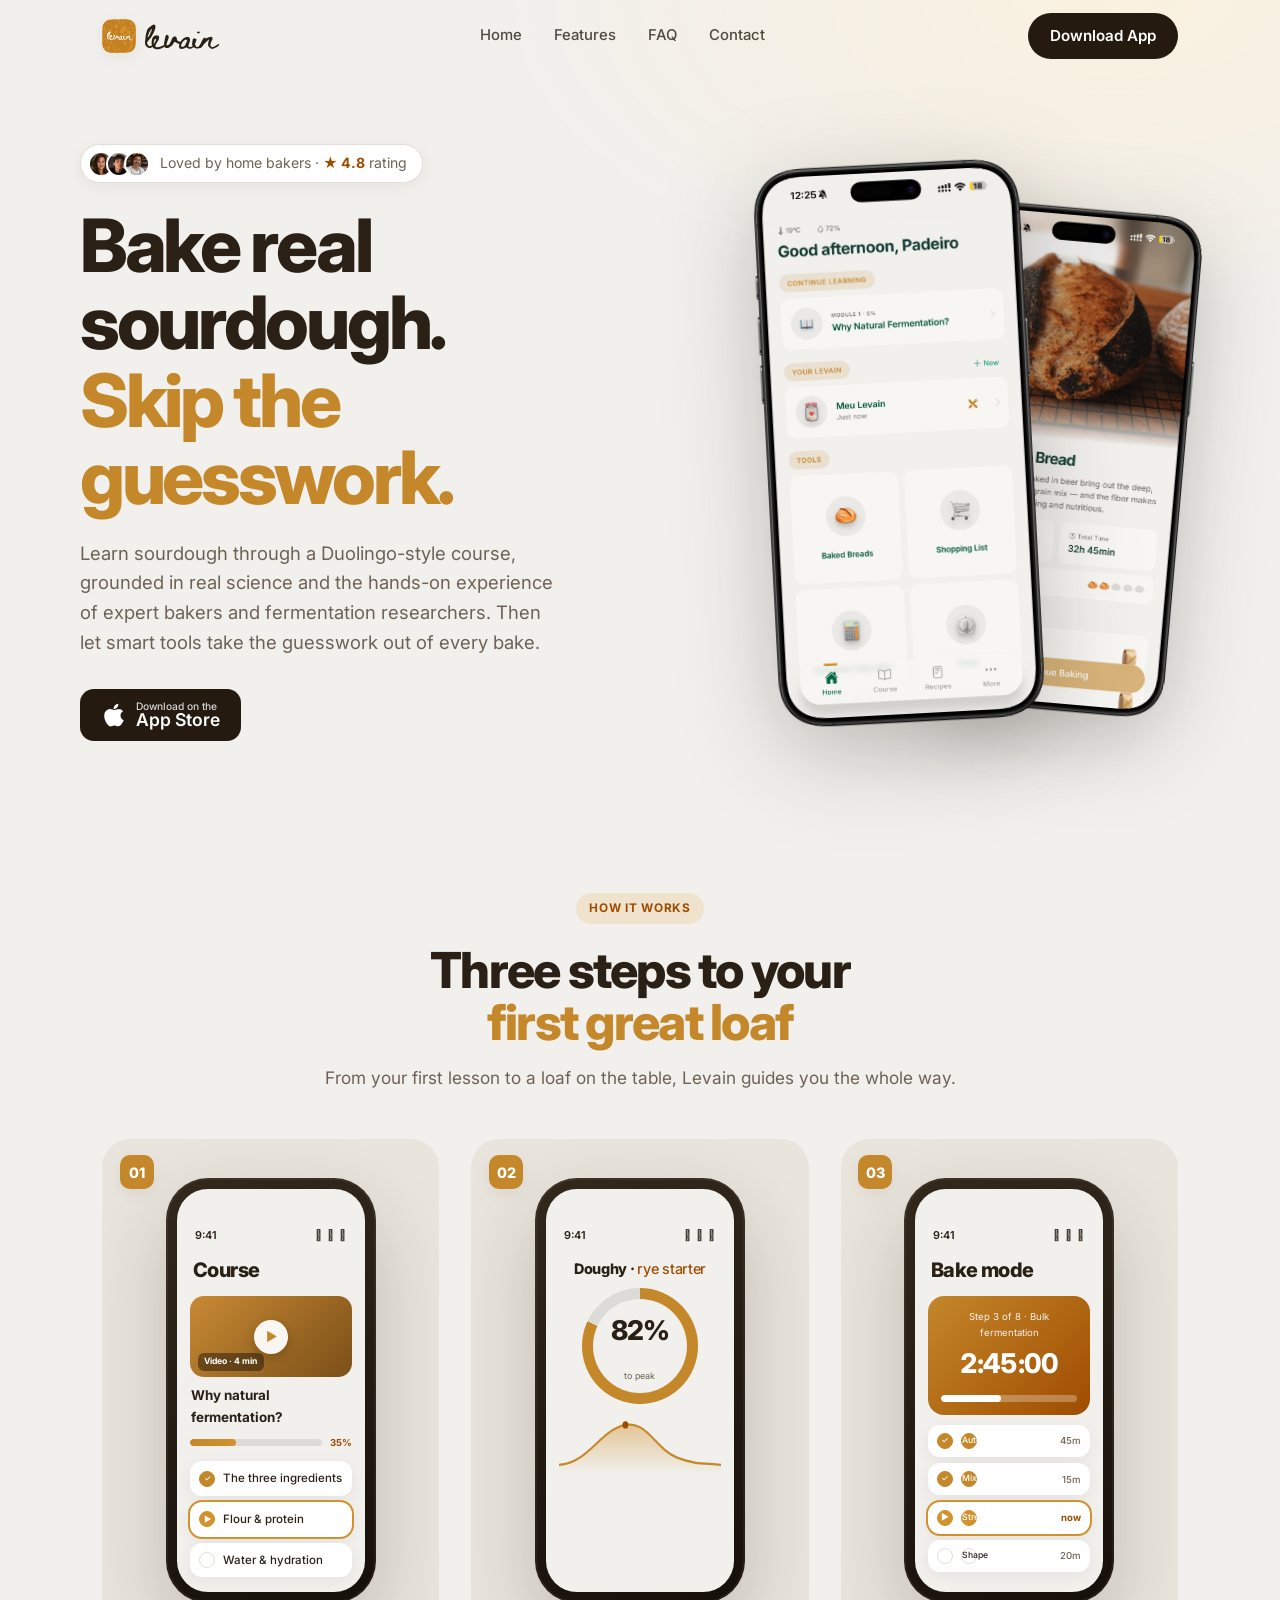
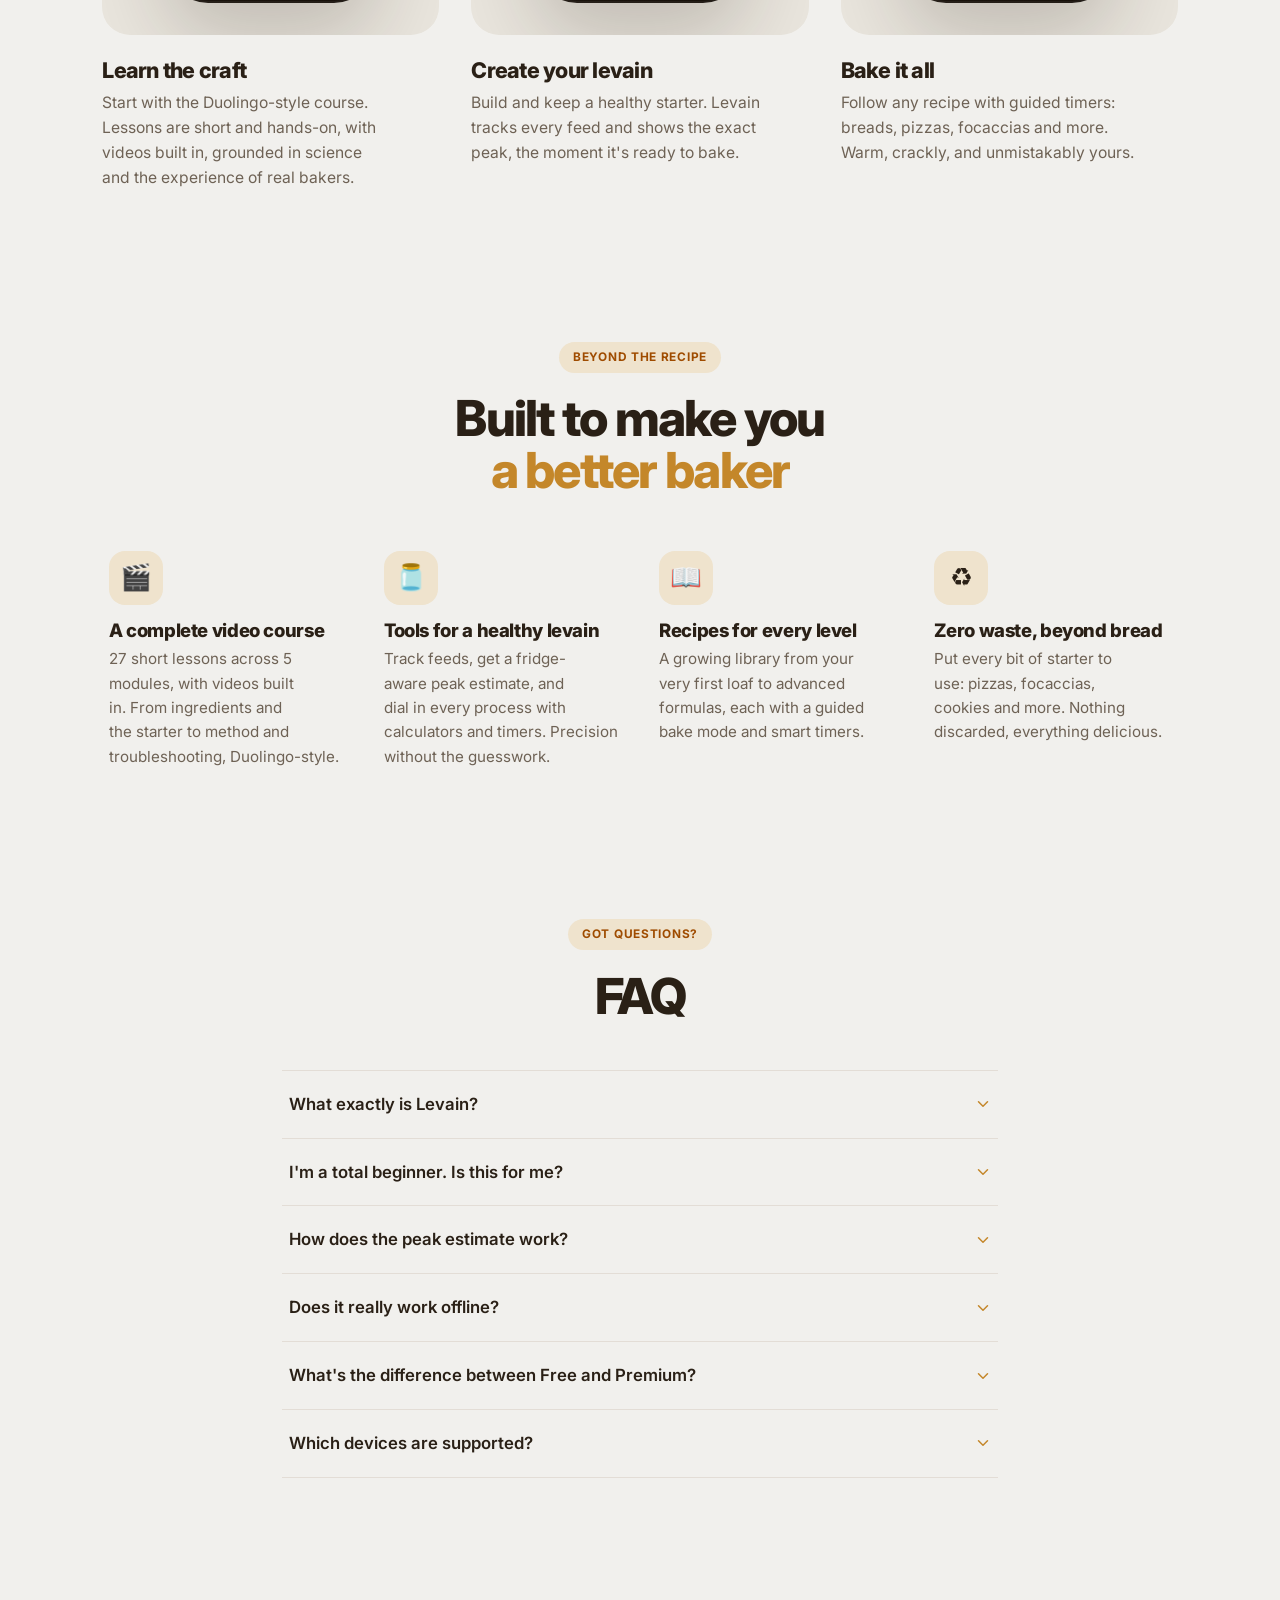
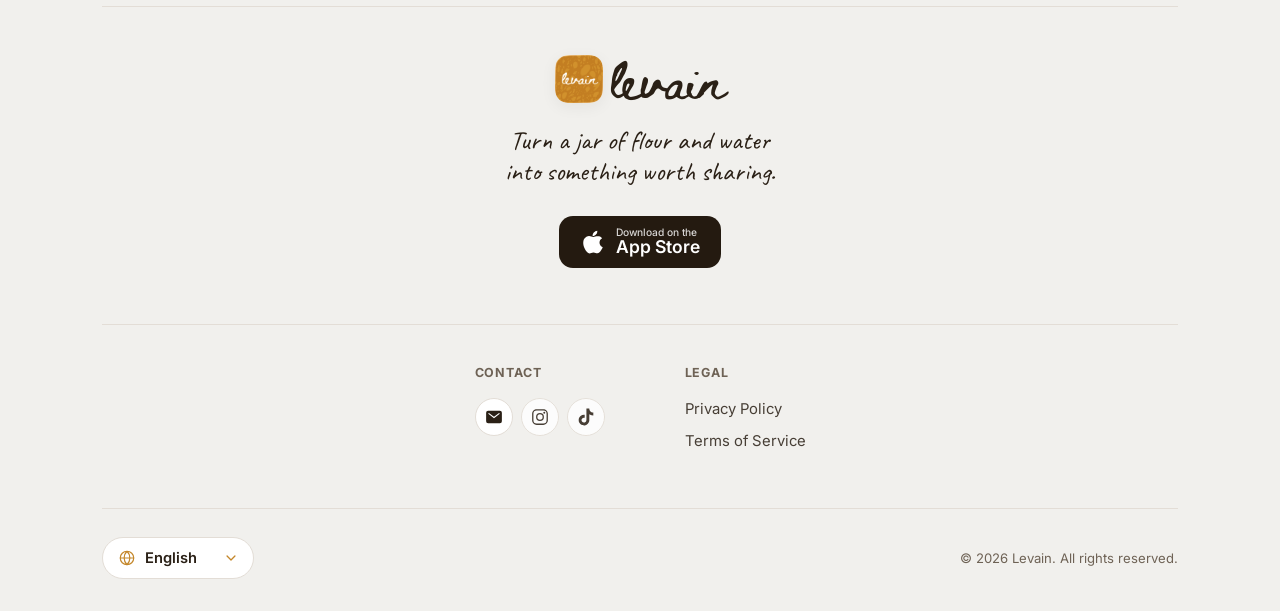
==== commit b77e93da: "fix: icon-only Support button + cache-bust assets - Support is back to an icon-only circle, matching" ====
--- a/index.html
+++ b/index.html
@@ -20,7 +20,7 @@
   <link rel="preconnect" href="https://fonts.gstatic.com" crossorigin />
   <link href="https://fonts.googleapis.com/css2?family=Beth+Ellen&family=Caveat:wght@500;600;700&family=Inter:wght@400;500;600;700;800;900&display=swap" rel="stylesheet" />
 
-  <link rel="stylesheet" href="styles.css" />
+  <link rel="stylesheet" href="styles.css?v=3" />
 </head>
 <body>
 
@@ -238,9 +238,8 @@
       <div class="footer__cols" id="contact">
         <div><h4 data-i18n="footer.contact">Contact</h4>
           <div class="socials">
-            <button type="button" class="socials__label" data-contact>
+            <button type="button" data-contact data-i18n-aria="footer.support" aria-label="Support">
               <svg viewBox="0 0 512 512" aria-hidden="true"><path d="M424 80H88a56.06 56.06 0 00-56 56v240a56.06 56.06 0 0056 56h336a56.06 56.06 0 0056-56V136a56.06 56.06 0 00-56-56zm-14.18 92.63l-144 112a16 16 0 01-19.64 0l-144-112a16 16 0 1119.64-25.26L256 251.73l134.18-104.36a16 16 0 0119.64 25.26z"/></svg>
-              <span data-i18n="footer.support">Support</span>
             </button>
             <a href="https://www.instagram.com/levain.app" target="_blank" rel="noopener noreferrer" aria-label="Instagram">
               <svg viewBox="0 0 512 512" aria-hidden="true"><path d="M349.33 69.33a93.62 93.62 0 0193.34 93.34v186.66a93.62 93.62 0 01-93.34 93.34H162.67a93.62 93.62 0 01-93.34-93.34V162.67a93.62 93.62 0 0193.34-93.34h186.66m0-37.33H162.67C90.8 32 32 90.8 32 162.67v186.66C32 421.2 90.8 480 162.67 480h186.66C421.2 480 480 421.2 480 349.33V162.67C480 90.8 421.2 32 349.33 32z"/><path d="M377.33 162.67a28 28 0 1128-28 27.94 27.94 0 01-28 28zM256 181.33A74.67 74.67 0 11181.33 256 74.75 74.75 0 01256 181.33m0-37.33a112 112 0 10112 112 112 112 0 00-112-112z"/></svg>
@@ -299,7 +298,7 @@
     </div>
   </div>
 
-  <script src="i18n.js"></script>
-  <script src="main.js"></script>
+  <script src="i18n.js?v=3"></script>
+  <script src="main.js?v=3"></script>
 </body>
 </html>
--- a/styles.css
+++ b/styles.css
@@ -1,7 +1,7 @@
 /* ══════════════════════════════════════════════
-   LEVAIN — landing page (erly.co structure)
+   LEVAIN landing page (erly.co structure)
    Palette: beige #F1F0ED · mustard #D2922D / #C4872A · warm brown ink
-   Fonts: Inter (all) · Caveat (accent) — matches the app
+   Fonts: Inter (all) · Caveat (accent). Matches the app
    ══════════════════════════════════════════════ */
 
 :root {
@@ -16,7 +16,7 @@
   --mustard-dark: #9F4C00;  /* deep accent text */
   --amber-bg: #EFE3CD;
   --line: #E3DDD6;
-  --dark: #241A10;      /* espresso — App Store badge / dark text */
+  --dark: #241A10;      /* espresso: App Store badge / dark text */
 
   --maxw: 1120px;
   --radius: 20px;
@@ -134,7 +134,7 @@
 .hero h1 { font-size: clamp(2.7rem, 6.4vw, 4.6rem); letter-spacing: -.045em; }
 .hero__sub { font-size: 1.16rem; color: var(--ink-soft); max-width: 30rem; margin: 1.4rem 0 2rem; }
 
-/* hero devices — two overlapping pre-framed screenshots (transparent PNG) */
+/* hero devices: two overlapping pre-framed screenshots (transparent PNG) */
 .hero__devices { position: relative; display: flex; justify-content: center; align-items: center; min-height: 560px; }
 .hero__devices .shot { width: 272px; height: auto; display: block; filter: drop-shadow(0 26px 46px rgba(36,26,16,.26)); }
 .shot--back { position: absolute; right: 0; top: 3%; transform: rotate(5deg) scale(.9); z-index: 1; animation: floatB 7s ease-in-out infinite; }
@@ -280,7 +280,7 @@
 .brand--lg .brand__mark { width: 48px; height: 48px; border-radius: 13px; }
 .brand--lg .brand__word { font-size: 2.4rem; }
 .footer__tagline { font-family: var(--font-hand); font-size: 1.65rem; color: var(--ink); line-height: 1.15; margin: 1rem 0 1.8rem; }
-/* Full-bleed rule, like every other divider in the footer — the columns
+/* Full-bleed rule, like every other divider in the footer. The columns
    stay centred without shrinking the border with them. */
 .footer__cols {
   display: flex; justify-content: center; gap: 5rem; flex-wrap: wrap;
@@ -299,8 +299,7 @@
   font-family: var(--font); font-size: .88rem; font-weight: 600;
   cursor: pointer; transition: border-color .2s, color .2s, transform .2s;
 }
-.socials a { width: 38px; }                       /* icon-only */
-.socials .socials__label { padding: 0 .95rem; }   /* icon + text */
+.socials a, .socials button { width: 38px; }      /* icon-only */
 .socials a:hover, .socials button:hover { border-color: var(--mustard-deep); color: var(--mustard-deep); transform: translateY(-2px); }
 .socials svg { width: 18px; height: 18px; fill: currentColor; flex: none; }
 .footer__bar {
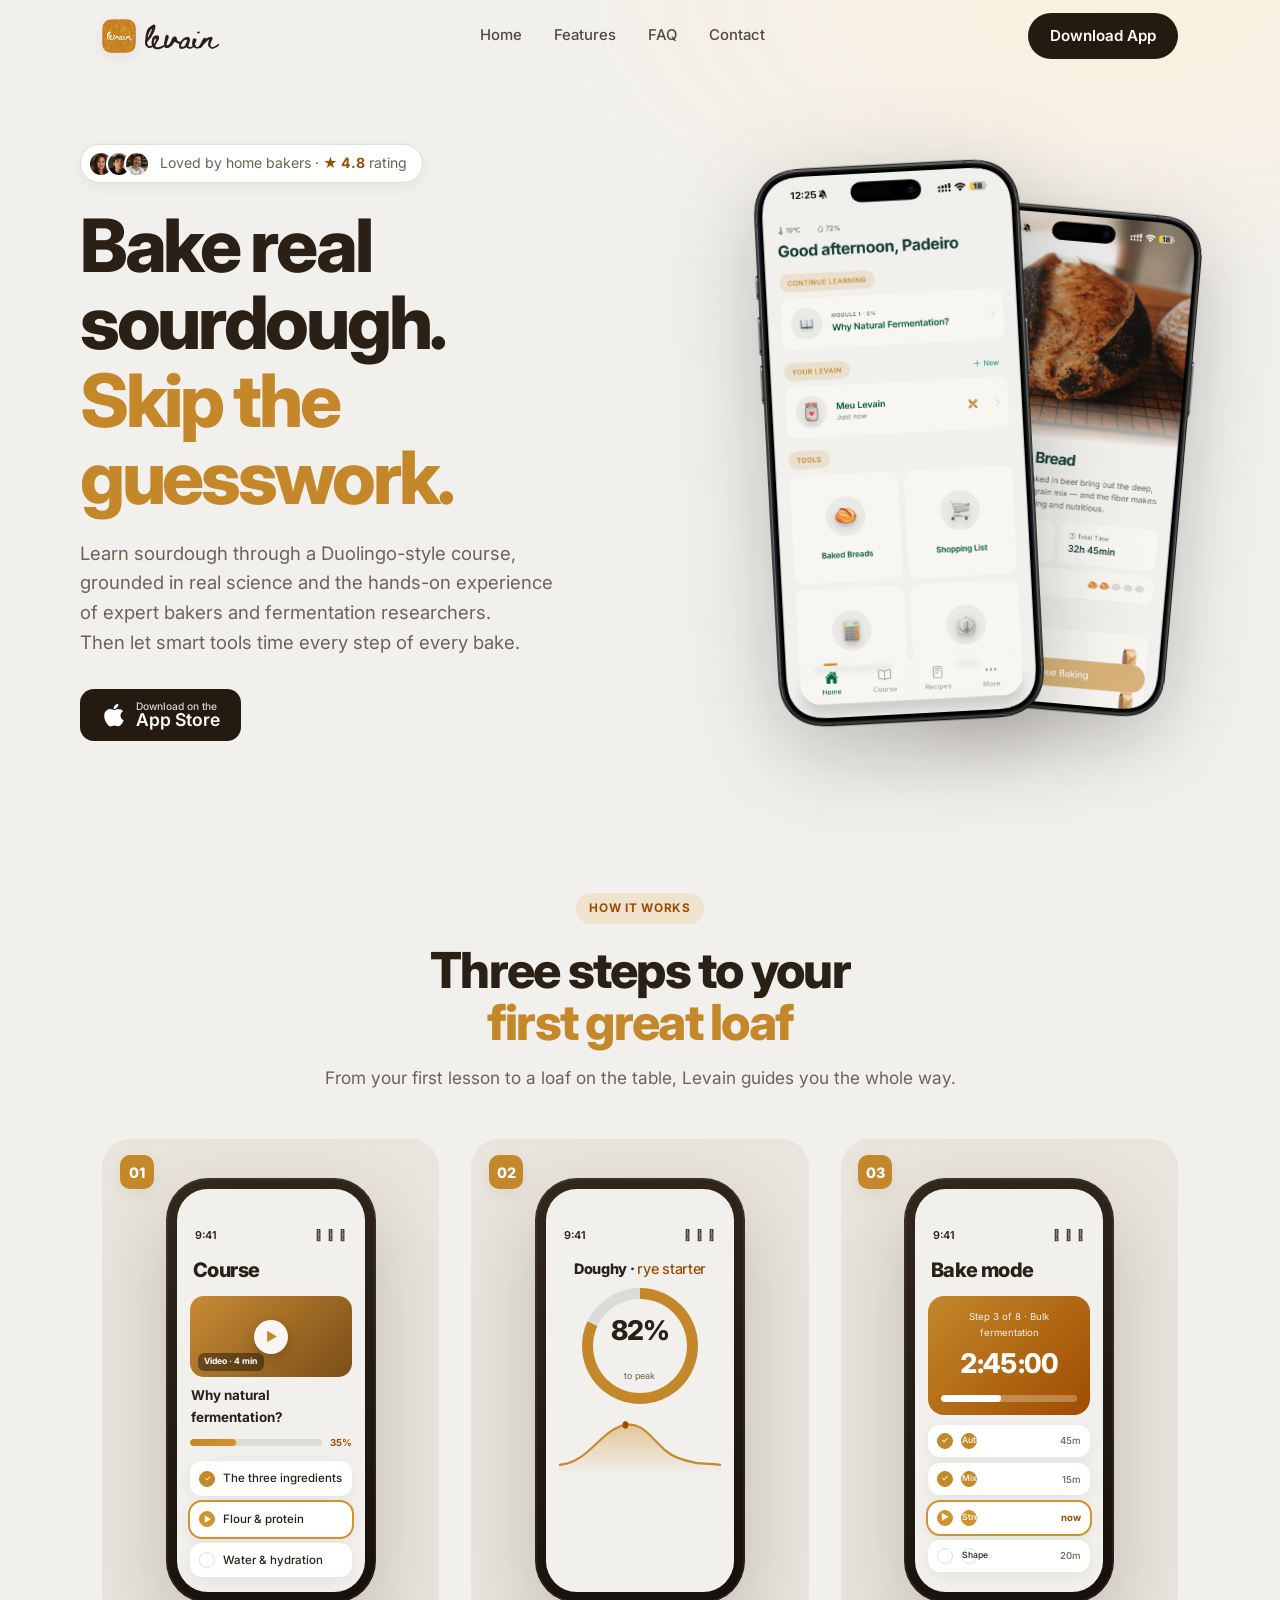
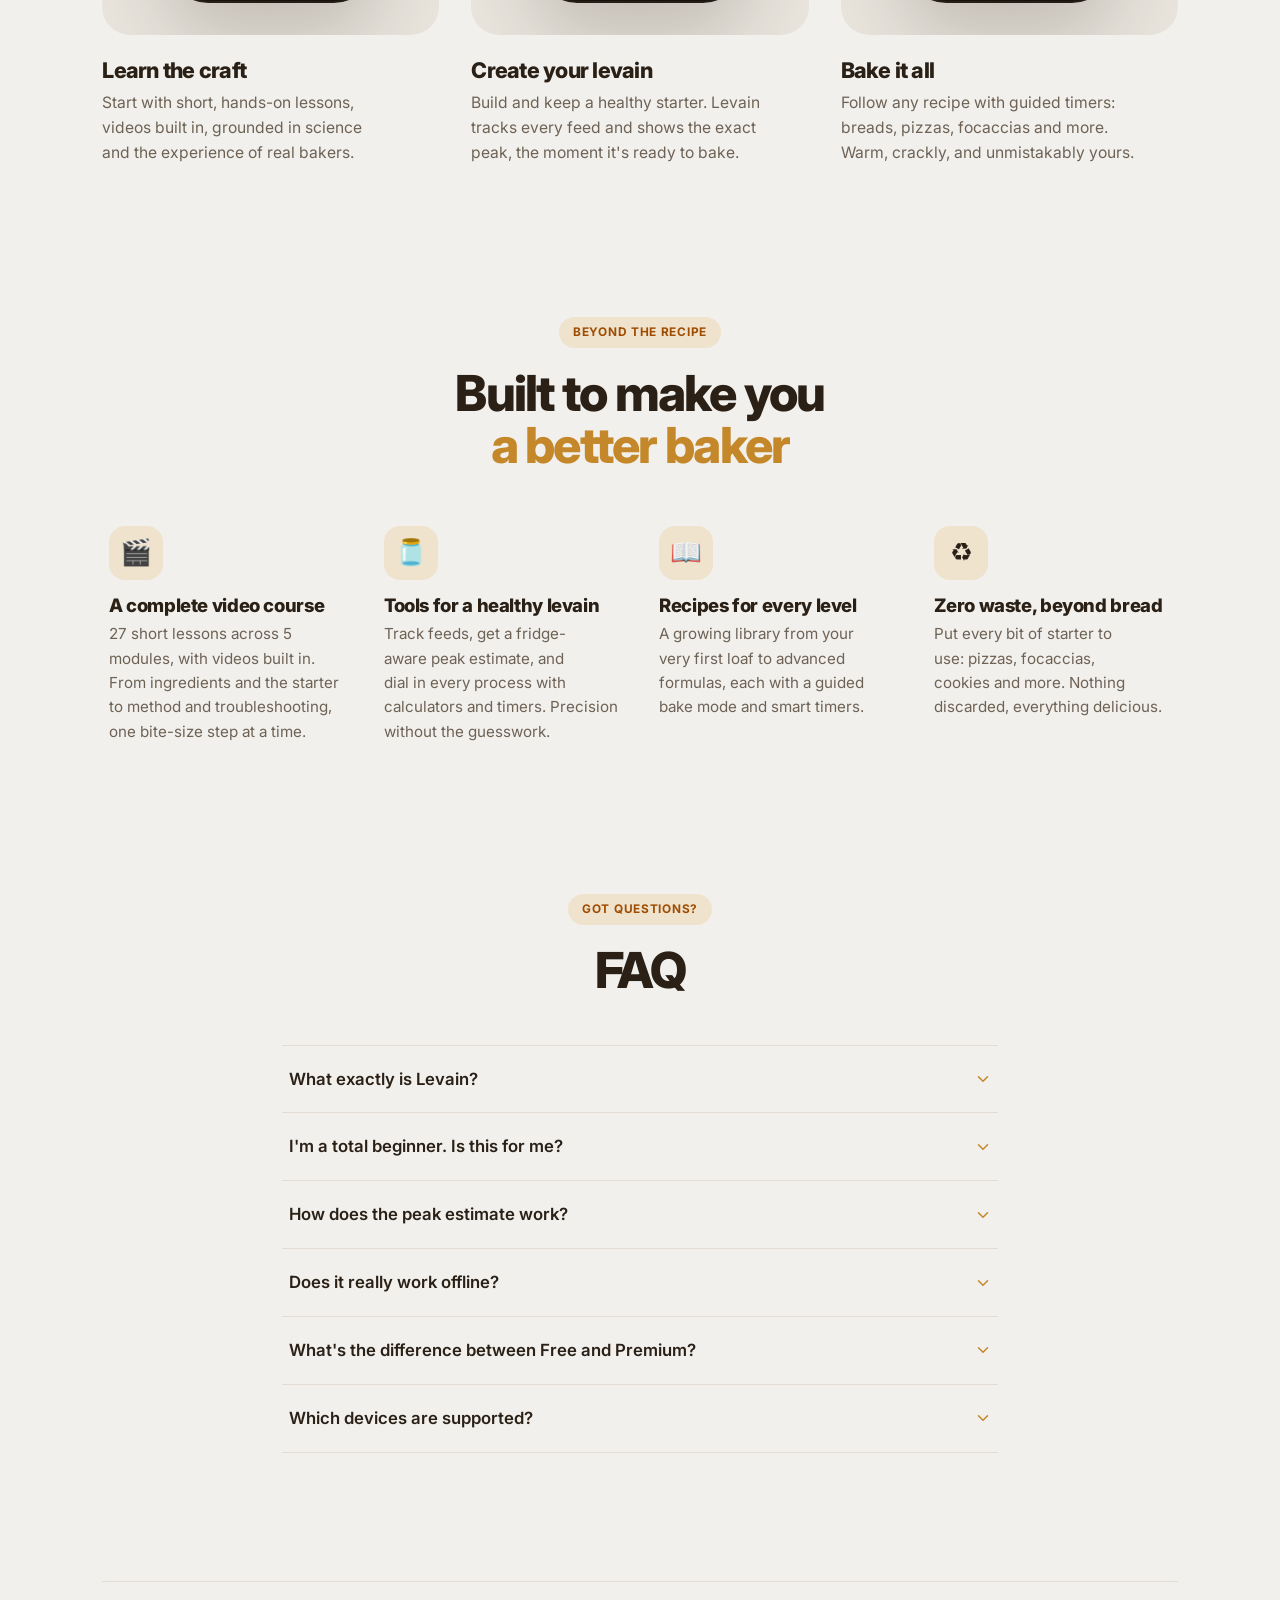
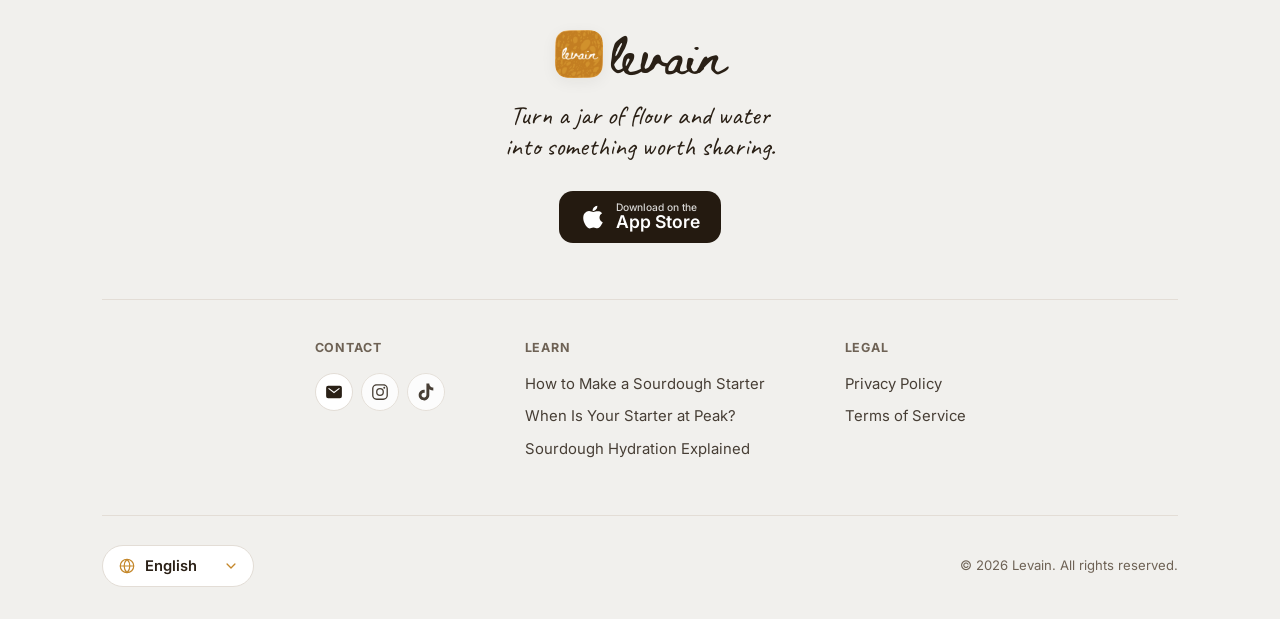
==== commit b06e12a3: "seo: static pt/es pages with hreflang, keyword titles, guides section - /pt/ and /es/ are now real i" ====
--- a/index.html
+++ b/index.html
@@ -3,24 +3,130 @@
 <head>
   <meta charset="UTF-8" />
   <meta name="viewport" content="width=device-width, initial-scale=1.0" />
-  <title>Levain | Bake Real Sourdough, Skip the Guesswork</title>
-  <meta name="description" content="Learn sourdough with a Duolingo-style course grounded in real science and the experience of expert bakers, plus smart tools that take the guesswork out of every bake." />
+  <title>Levain — Sourdough App: Course, Starter Tracker &amp; Recipes</title>
+  <meta name="description" content="The all-in-one sourdough app for iPhone: a gamified course built with expert bakers, a starter tracker that predicts peak time, and guided recipes. Free download." />
   <meta name="theme-color" content="#F1F0ED" />
-
-  <meta property="og:title" content="Levain | Bake Real Sourdough, Skip the Guesswork" />
-  <meta property="og:description" content="A Duolingo-style sourdough course built on real science and the experience of expert bakers and fermentation researchers, plus smart tools for every bake." />
+  <meta name="author" content="Levain" />
+  <meta name="robots" content="index, follow, max-image-preview:large" />
+  <link rel="canonical" href="https://levain-app.com/" />
+  <link rel="alternate" hreflang="en" href="https://levain-app.com/" />
+  <link rel="alternate" hreflang="pt-BR" href="https://levain-app.com/pt/" />
+  <link rel="alternate" hreflang="es" href="https://levain-app.com/es/" />
+  <link rel="alternate" hreflang="x-default" href="https://levain-app.com/" />
+
+  <!-- Open Graph -->
+  <meta property="og:site_name" content="Levain" />
+  <meta property="og:title" content="Levain — Sourdough App: Course, Starter Tracker &amp; Recipes" />
+  <meta property="og:description" content="Learn sourdough with a bite-size, gamified course built with expert bakers, plus smart tools that track your starter and time every bake. Free on iPhone." />
   <meta property="og:type" content="website" />
-  <meta property="og:url" content="https://levain-app.com" />
-  <meta property="og:image" content="https://levain-app.com/assets/icon.png" />
-
-  <link rel="icon" href="assets/icon.png" />
-  <link rel="apple-touch-icon" href="assets/icon.png" />
+  <meta property="og:url" content="https://levain-app.com/" />
+  <meta property="og:image" content="https://levain-app.com/assets/og-cover.png" />
+  <meta property="og:image:width" content="1200" />
+  <meta property="og:image:height" content="630" />
+  <meta property="og:image:alt" content="Levain — the all-in-one sourdough app" />
+  <meta property="og:locale" content="en_US" />
+  <meta property="og:locale:alternate" content="pt_BR" />
+  <meta property="og:locale:alternate" content="es_ES" />
+
+  <!-- Twitter -->
+  <meta name="twitter:card" content="summary_large_image" />
+  <meta name="twitter:title" content="Levain — Sourdough App: Course, Starter Tracker &amp; Recipes" />
+  <meta name="twitter:description" content="Learn sourdough with a bite-size, gamified course, plus smart tools for your starter and every bake. Free on iPhone." />
+  <meta name="twitter:image" content="https://levain-app.com/assets/og-cover.png" />
+
+  <link rel="icon" href="/assets/icon.png" />
+  <link rel="apple-touch-icon" href="/assets/icon.png" />
+  <link rel="manifest" href="/site.webmanifest" />
 
   <link rel="preconnect" href="https://fonts.googleapis.com" />
   <link rel="preconnect" href="https://fonts.gstatic.com" crossorigin />
-  <link href="https://fonts.googleapis.com/css2?family=Beth+Ellen&family=Caveat:wght@500;600;700&family=Inter:wght@400;500;600;700;800;900&display=swap" rel="stylesheet" />
-
-  <link rel="stylesheet" href="styles.css?v=3" />
+  <!-- Fonts load async so they don't block first paint; noscript keeps them for JS-off visitors. -->
+  <link href="https://fonts.googleapis.com/css2?family=Beth+Ellen&family=Caveat:wght@500;600;700&family=Inter:wght@400;500;600;700;800;900&display=swap" rel="stylesheet" media="print" onload="this.media='all'" />
+  <noscript><link href="https://fonts.googleapis.com/css2?family=Beth+Ellen&family=Caveat:wght@500;600;700&family=Inter:wght@400;500;600;700;800;900&display=swap" rel="stylesheet" /></noscript>
+
+  <link rel="stylesheet" href="/styles.css?v=4" />
+
+  <!-- Structured data -->
+  <script type="application/ld+json">
+  {
+    "@context": "https://schema.org",
+    "@graph": [
+      {
+        "@type": "WebSite",
+        "@id": "https://levain-app.com/#website",
+        "url": "https://levain-app.com/",
+        "name": "Levain",
+        "description": "The all-in-one sourdough app: a gamified course, starter tracker, recipes and smart baking tools.",
+        "inLanguage": ["en", "pt-BR", "es"],
+        "publisher": { "@id": "https://levain-app.com/#org" }
+      },
+      {
+        "@type": "Organization",
+        "@id": "https://levain-app.com/#org",
+        "name": "Levain",
+        "url": "https://levain-app.com/",
+        "logo": "https://levain-app.com/assets/icon.png",
+        "sameAs": [
+          "https://www.instagram.com/levain.app",
+          "https://www.tiktok.com/@levain.app"
+        ]
+      },
+      {
+        "@type": "MobileApplication",
+        "@id": "https://levain-app.com/#app",
+        "name": "Levain",
+        "operatingSystem": "iOS 16.0 or later",
+        "applicationCategory": "LifestyleApplication",
+        "url": "https://levain-app.com/",
+        "image": "https://levain-app.com/assets/icon.png",
+        "description": "Learn sourdough with a bite-size, gamified course grounded in real science and the experience of expert bakers, plus smart tools to keep your starter healthy and follow recipes with guided timers. Works 100% offline.",
+        "inLanguage": ["en", "pt-BR", "es"],
+        "author": { "@id": "https://levain-app.com/#org" },
+        "offers": [
+          { "@type": "Offer", "name": "Free", "price": "0", "priceCurrency": "USD" },
+          { "@type": "Offer", "name": "Premium (monthly)", "price": "14.99", "priceCurrency": "USD" },
+          { "@type": "Offer", "name": "Premium (yearly)", "price": "99.99", "priceCurrency": "USD" }
+        ]
+      },
+      {
+        "@type": "FAQPage",
+        "@id": "https://levain-app.com/#faq",
+        "mainEntity": [
+          {
+            "@type": "Question",
+            "name": "What exactly is Levain?",
+            "acceptedAnswer": { "@type": "Answer", "text": "The all-in-one sourdough companion: a full course, a living starter tracker, a recipe library with guided bake mode, and a toolkit of calculators and timers, all bundled into one warm, offline app." }
+          },
+          {
+            "@type": "Question",
+            "name": "I'm a total beginner. Is this for me?",
+            "acceptedAnswer": { "@type": "Answer", "text": "Absolutely. The course starts from your very first feed and explains the why, not just the steps. Pair it with the beginner recipes and Levain walks you all the way to your first loaf." }
+          },
+          {
+            "@type": "Question",
+            "name": "How does the peak estimate work?",
+            "acceptedAnswer": { "@type": "Answer", "text": "Levain factors in your feed ratio, ambient temperature and whether the starter is on the counter or in the fridge, then shows a live rise curve with the moment it peaks, the sweet spot to bake." }
+          },
+          {
+            "@type": "Question",
+            "name": "Does it really work offline?",
+            "acceptedAnswer": { "@type": "Answer", "text": "100%. No account, no cloud, no tracking. Every lesson, recipe and tool is bundled with the app and lives on your device. It works on a plane with zero signal." }
+          },
+          {
+            "@type": "Question",
+            "name": "What's the difference between Free and Premium?",
+            "acceptedAnswer": { "@type": "Answer", "text": "Free gives you the starter tracker, the first course module, a handful of core recipes and the hydration calculator. Premium unlocks the full 27-lesson course, the entire recipe library with bake mode, the peak calculator, journal and every tool, with a 7-day free trial ($14.99/month or $99.99/year)." }
+          },
+          {
+            "@type": "Question",
+            "name": "Which devices are supported?",
+            "acceptedAnswer": { "@type": "Answer", "text": "iPhone on iOS 16 and later, in English, Português and Español. Levain follows your system light or dark theme automatically." }
+          }
+        ]
+      }
+    ]
+  }
+  </script>
 </head>
 <body>
 
@@ -28,7 +134,7 @@
   <header class="nav" id="nav">
     <div class="nav__inner">
       <a class="brand" href="#top" aria-label="Levain home">
-        <img class="brand__mark" src="assets/icon.png" alt="" />
+        <img class="brand__mark" src="/assets/icon.png" alt="" />
         <span class="brand__word">Levain</span>
       </a>
       <nav class="nav__links" aria-label="Primary">
@@ -57,7 +163,7 @@
           <p class="hero__sub reveal" data-delay="2" data-i18n="hero.sub">
             Learn sourdough through a Duolingo-style course, grounded in real science and the
             hands-on experience of expert bakers and fermentation researchers. Then let smart
-            tools take the guesswork out of every bake.
+            tools time every step of every bake.
           </p>
           <div class="hero__actions reveal" data-delay="3">
             <a class="badge-store" href="#download" aria-label="Download on the App Store">
@@ -68,8 +174,8 @@
         </div>
 
         <div class="hero__devices reveal" data-delay="2">
-          <img class="shot shot--back" data-shot="02" src="assets/screenshots/en/02-light.png" alt="Levain app screen" width="480" height="988" />
-          <img class="shot shot--front" data-shot="01" src="assets/screenshots/en/01-light.png" alt="Levain app screen" width="480" height="988" />
+          <img class="shot shot--back" data-shot="02" src="/assets/screenshots/en/02-light.png" alt="Levain recipe screen showing a guided sourdough bake" width="480" height="988" loading="eager" decoding="async" />
+          <img class="shot shot--front" data-shot="01" src="/assets/screenshots/en/01-light.png" alt="Levain home screen with sourdough starter status and course progress" width="480" height="988" fetchpriority="high" decoding="async" />
         </div>
       </div>
     </section>
@@ -106,7 +212,7 @@
             </div>
           </div>
           <h3 data-i18n="how.s1t">Learn the craft</h3>
-          <p data-i18n="how.s1d">Start with the Duolingo-style course. Lessons are short and hands-on, with videos built in, grounded in science and the experience of real bakers.</p>
+          <p data-i18n="how.s1d">Start with short, hands-on lessons, videos built in, grounded in science and the experience of real bakers.</p>
         </div>
 
         <!-- 02 · Create your levain -->
@@ -171,7 +277,7 @@
         <div class="feat reveal">
           <div class="feat__icon">🎬</div>
           <h3 data-i18n="beyond.f1t">A complete video course</h3>
-          <p data-i18n="beyond.f1d">27 short lessons across 5 modules, with videos built in. From ingredients and the starter to method and troubleshooting, Duolingo-style.</p>
+          <p data-i18n="beyond.f1d">27 short lessons across 5 modules, with videos built in. From ingredients and the starter to method and troubleshooting, one bite-size step at a time.</p>
         </div>
         <div class="feat reveal" data-delay="1">
           <div class="feat__icon">🫙</div>
@@ -216,7 +322,7 @@
         </details>
         <details class="qa">
           <summary><span data-i18n="faq.q5">What's the difference between Free and Premium?</span><svg class="chev" viewBox="0 0 512 512" width="16" height="16" aria-hidden="true"><path fill="none" stroke="currentColor" stroke-linecap="round" stroke-linejoin="round" stroke-width="48" d="M112 184l144 144 144-144"/></svg></summary>
-          <div class="qa__body" data-i18n="faq.a5">Free gives you the starter tracker, the first course module, a handful of core recipes and the hydration calculator. Premium unlocks the full 27-lesson course, all 15 recipes with bake mode, the peak calculator, journal and every tool, with a 7-day free trial ($14.99/month or $99.99/year).</div>
+          <div class="qa__body" data-i18n="faq.a5">Free gives you the starter tracker, the first course module, a handful of core recipes and the hydration calculator. Premium unlocks the full 27-lesson course, the entire recipe library with bake mode, the peak calculator, journal and every tool, with a 7-day free trial ($14.99/month or $99.99/year).</div>
         </details>
         <details class="qa">
           <summary><span data-i18n="faq.q6">Which devices are supported?</span><svg class="chev" viewBox="0 0 512 512" width="16" height="16" aria-hidden="true"><path fill="none" stroke="currentColor" stroke-linecap="round" stroke-linejoin="round" stroke-width="48" d="M112 184l144 144 144-144"/></svg></summary>
@@ -228,7 +334,7 @@
     <!-- ░░ DOWNLOAD / FOOTER ░░ -->
     <footer class="footer" id="download">
       <div class="footer__cta reveal">
-        <a class="brand brand--lg" href="#top"><img class="brand__mark" src="assets/icon.png" alt="" /><span class="brand__word">Levain</span></a>
+        <a class="brand brand--lg" href="#top"><img class="brand__mark" src="/assets/icon.png" alt="" /><span class="brand__word">Levain</span></a>
         <p class="footer__tagline" data-i18n="footer.tagline">Turn a jar of flour and water<br />into something worth sharing.</p>
         <a class="badge-store" href="#" aria-label="Download on the App Store">
           <svg class="store-apple" viewBox="0 0 512 512" width="26" height="26" fill="currentColor" aria-hidden="true"><path d="M349.13 136.86c-40.32 0-57.36 19.24-85.44 19.24-28.79 0-50.75-19.1-85.69-19.1-34.2 0-70.67 20.88-93.83 56.45-32.52 50.16-27 144.63 25.67 225.11 18.84 28.81 44 61.12 77 61.47h.6c28.68 0 37.2-18.78 76.67-19h.6c38.88 0 46.68 18.89 75.24 18.89h.6c33-.35 59.51-36.15 78.35-64.85 13.56-20.64 18.6-31 29-54.35-76.19-28.92-88.43-136.93-13.08-178.34-23-28.8-55.32-45.45-85.79-45.45z"/><path d="M340.25 32c-24 1.63-52 16.91-68.4 36.86-14.88 18.08-27.12 44.9-22.32 70.91h1.92c25.56 0 51.72-15.39 67-35.11 14.72-18.77 25.88-45.37 21.8-72.66z"/></svg>
@@ -249,6 +355,11 @@
             </a>
           </div>
         </div>
+        <div><h4 data-i18n="footer.learn">Learn</h4>
+          <a href="/guides/how-to-make-a-sourdough-starter/" data-i18n="footer.g1">How to Make a Sourdough Starter</a>
+          <a href="/guides/sourdough-starter-peak/" data-i18n="footer.g2">When Is Your Starter at Peak?</a>
+          <a href="/guides/sourdough-hydration-explained/" data-i18n="footer.g3">Sourdough Hydration Explained</a>
+        </div>
         <div><h4 data-i18n="footer.legal">Legal</h4>
           <a data-doc="privacy-policy" href="https://oviniciusramosp.github.io/bread-legal/legal/privacy-policy-en.html" data-i18n="footer.privacy">Privacy Policy</a>
           <a data-doc="terms-of-service" href="https://oviniciusramosp.github.io/bread-legal/legal/terms-of-service-en.html" data-i18n="footer.terms">Terms of Service</a>
@@ -259,7 +370,7 @@
           <svg class="lang-select__globe" viewBox="0 0 24 24" width="18" height="18" aria-hidden="true"><path fill="none" stroke="currentColor" stroke-width="1.6" d="M12 3a9 9 0 100 18 9 9 0 000-18zM3 12h18M12 3c2.5 2.4 3.8 5.6 3.8 9S14.5 18.6 12 21C9.5 18.6 8.2 15.4 8.2 12S9.5 5.4 12 3z"/></svg>
           <select id="langSelect" aria-label="Language / Idioma / Idioma">
             <option value="pt-BR">Português</option>
-            <option value="en">English</option>
+            <option value="en" selected>English</option>
             <option value="es">Español</option>
           </select>
           <svg class="lang-select__chev" viewBox="0 0 512 512" width="14" height="14" aria-hidden="true"><path fill="none" stroke="currentColor" stroke-linecap="round" stroke-linejoin="round" stroke-width="48" d="M112 184l144 144 144-144"/></svg>
@@ -298,7 +409,7 @@
     </div>
   </div>
 
-  <script src="i18n.js?v=3"></script>
-  <script src="main.js?v=3"></script>
+  <script src="/i18n.js?v=4"></script>
+  <script src="/main.js?v=4"></script>
 </body>
 </html>
--- a/styles.css
+++ b/styles.css
@@ -421,3 +421,30 @@
   .footer__cols { gap: 2.5rem; }
   .footer__bar { flex-direction: column; gap: .9rem; text-align: center; }
 }
+
+/* ── Guide articles (/guides/…) ─────────────────────────────── */
+.guide { max-width: 46rem; margin: 0 auto; padding: 8.5rem 1.4rem 4rem; }
+.guide h1 { font-size: clamp(2rem, 5vw, 2.7rem); line-height: 1.12; margin-bottom: 1rem; }
+.guide__meta { color: var(--ink-soft); font-size: .9rem; margin-bottom: 2.2rem; }
+.guide h2 { font-size: 1.45rem; margin: 2.4rem 0 .8rem; }
+.guide h3 { font-size: 1.1rem; margin: 1.6rem 0 .5rem; }
+.guide p, .guide li { color: var(--ink-soft); font-size: 1.02rem; line-height: 1.75; }
+.guide p { margin-bottom: 1rem; }
+.guide ul, .guide ol { padding-left: 1.35rem; margin-bottom: 1.1rem; }
+.guide li { margin-bottom: .45rem; }
+.guide li::marker { color: var(--mustard-deep); }
+.guide strong { color: var(--ink); }
+.guide a { color: var(--mustard-dark); text-decoration: underline; text-underline-offset: 3px; }
+.guide__cta {
+  margin-top: 3rem; padding: 1.8rem; text-align: center;
+  background: var(--amber-bg); border-radius: var(--radius);
+}
+.guide__cta p { color: var(--ink); font-weight: 600; margin-bottom: 1.1rem; }
+.guide__cta .btn { display: inline-block; }
+.guide__footer {
+  max-width: 46rem; margin: 0 auto; padding: 1.6rem 1.4rem 2.4rem;
+  border-top: 1px solid var(--line);
+  display: flex; flex-wrap: wrap; gap: .4rem 1.4rem;
+  font-size: .88rem; color: var(--ink-soft);
+}
+.guide__footer a:hover { color: var(--mustard-deep); }
